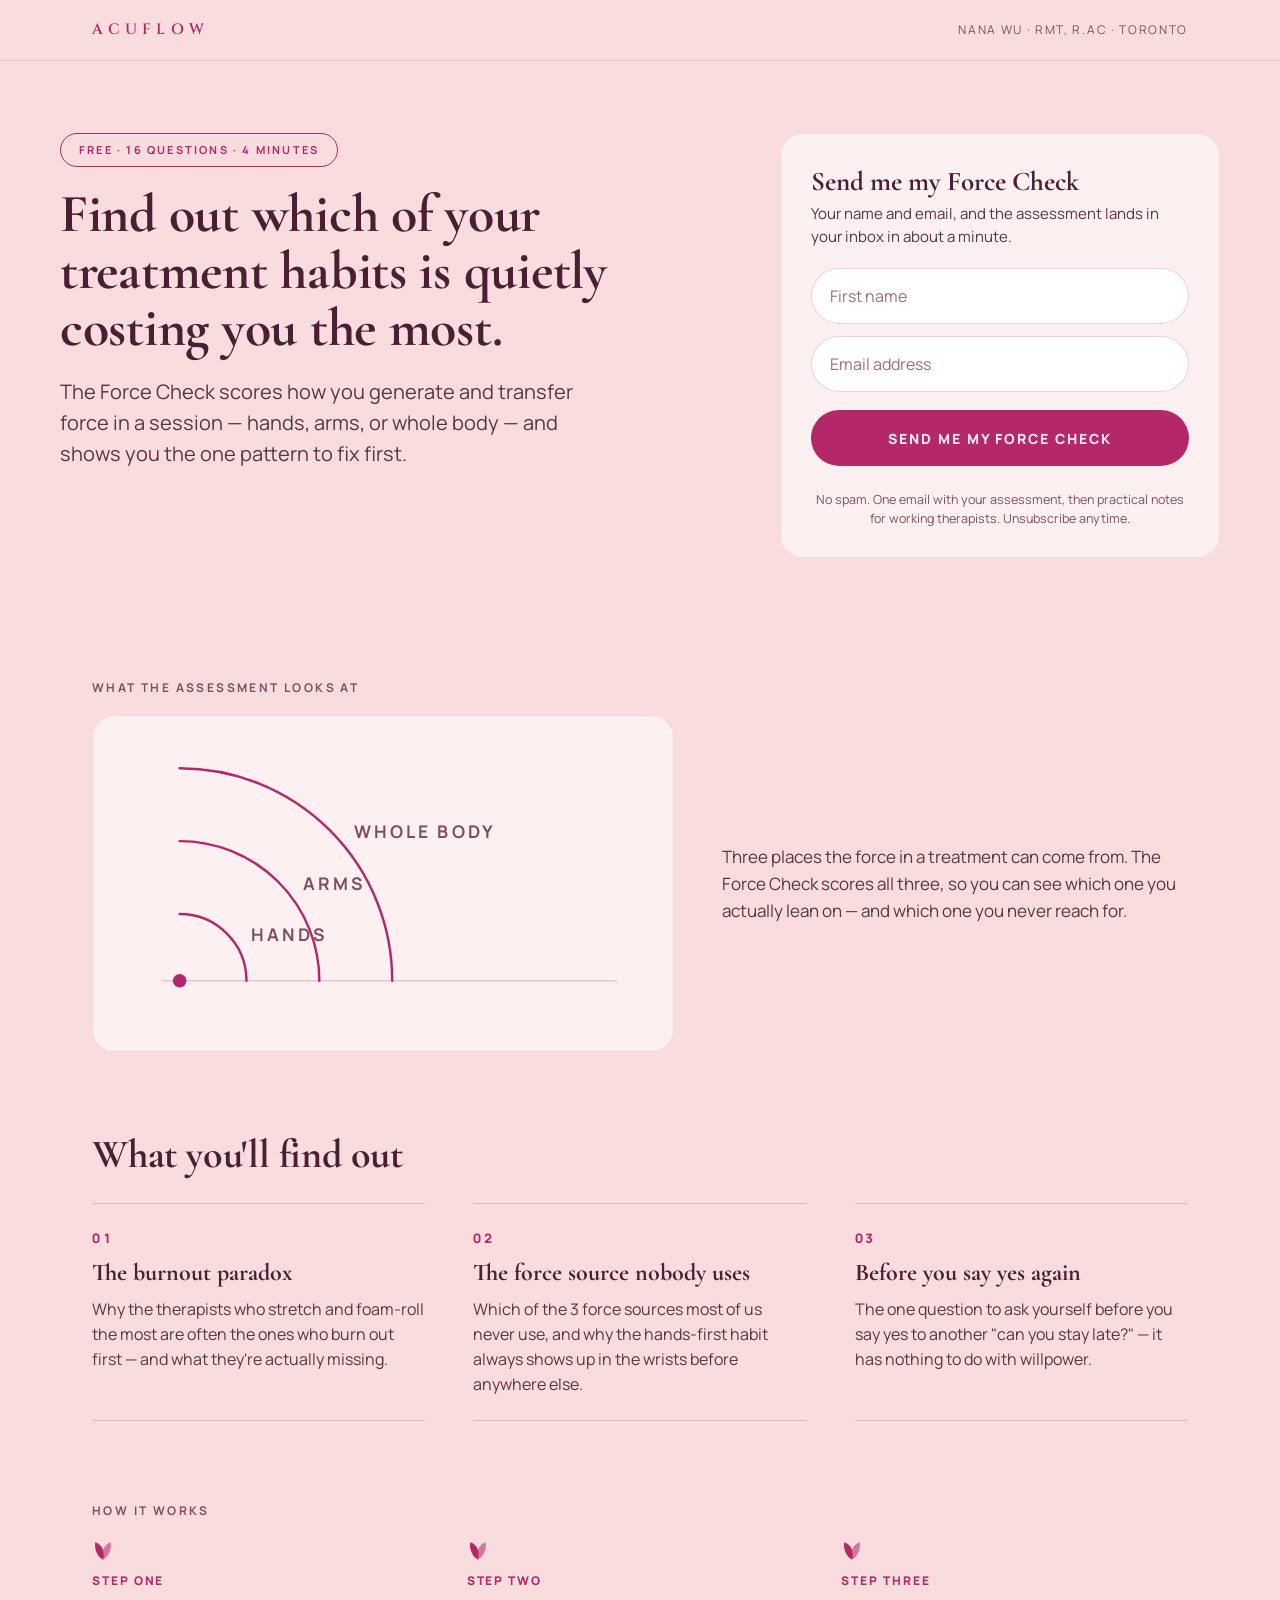
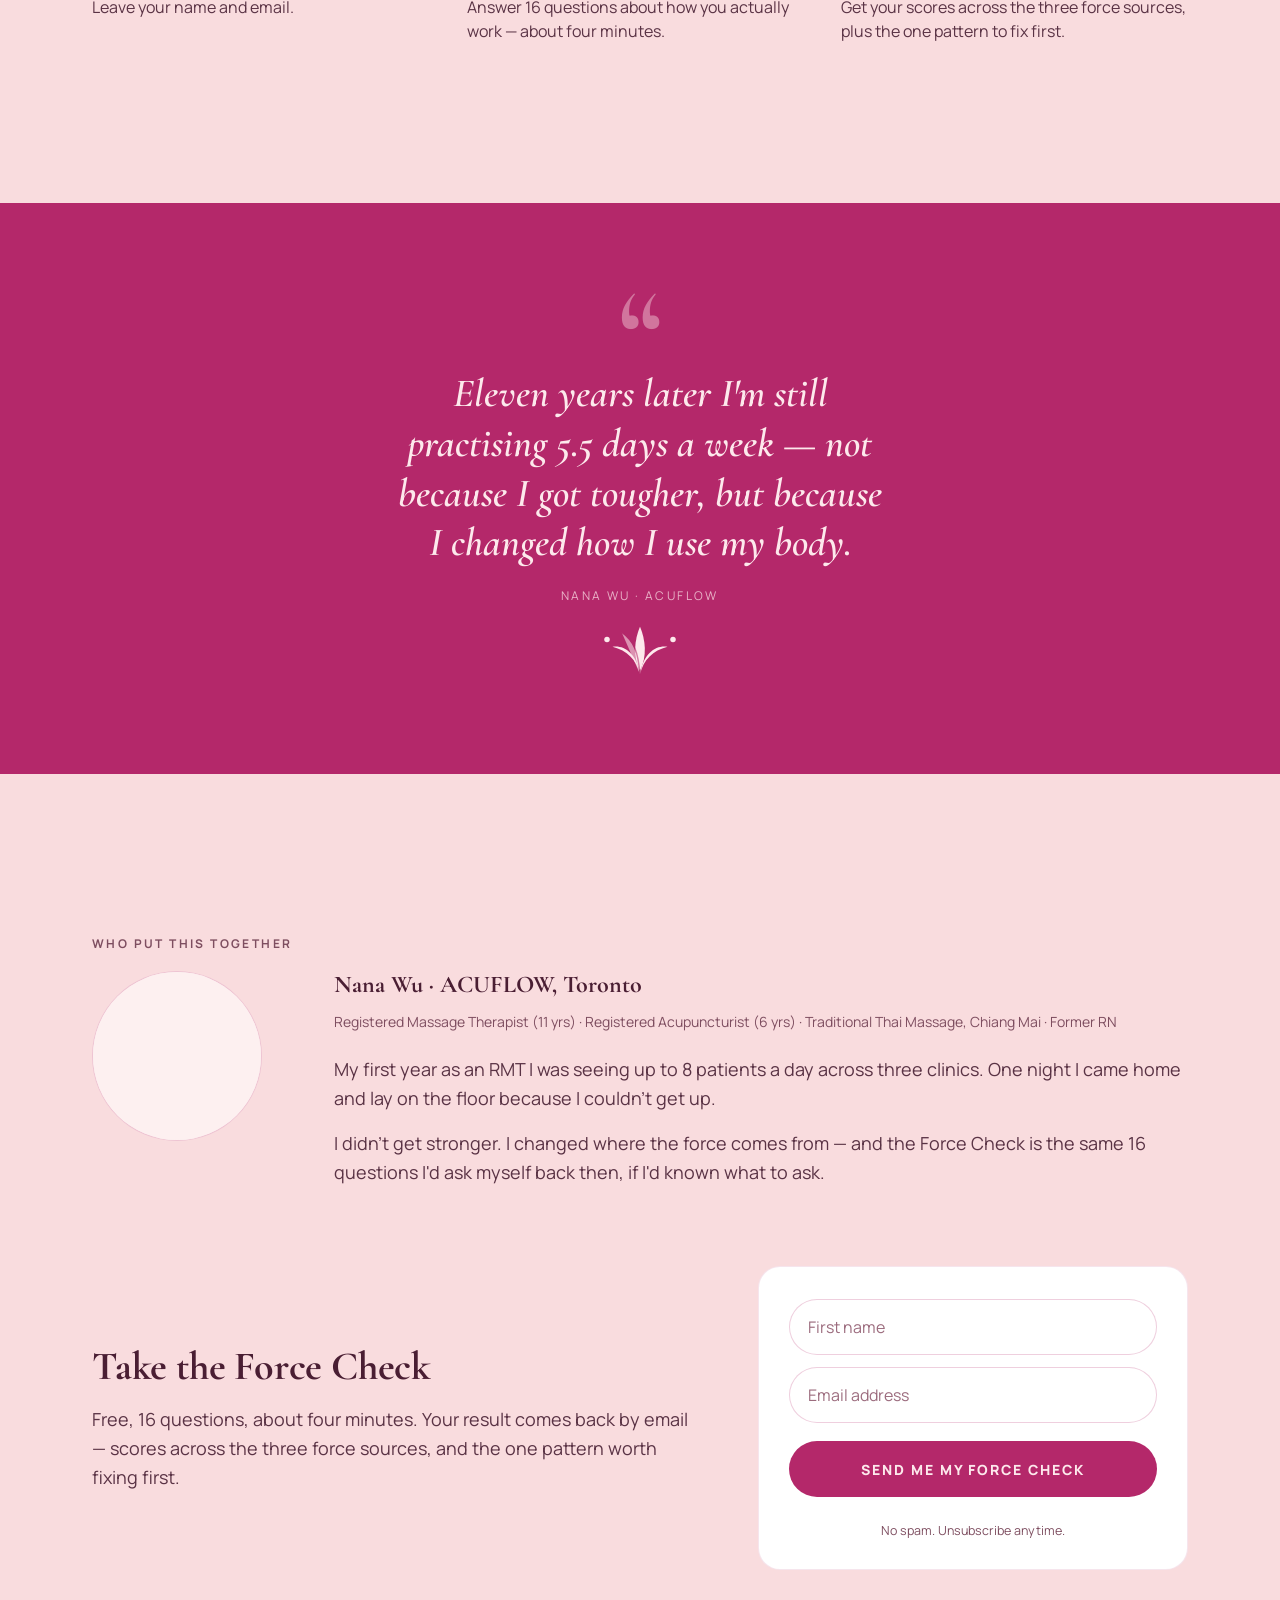
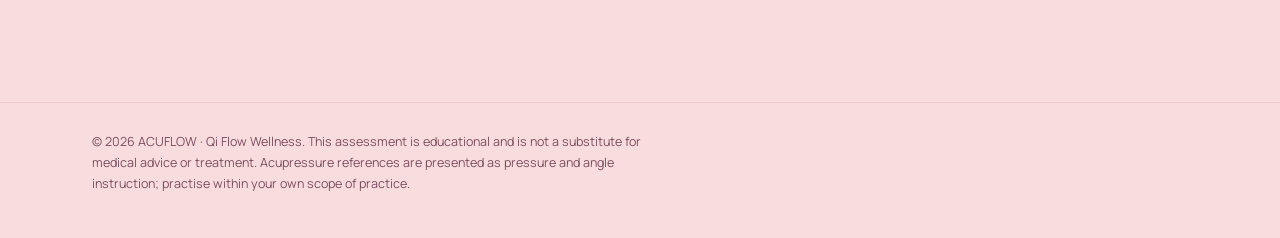
==== index.html @ ef694a26 "Force Check landing page: ACUFLOW brand, responsive layout, Google Forms collection Co-Authored-By: " ====
<!DOCTYPE html>
<html lang="en">
<head>
<meta charset="utf-8">
<meta name="viewport" content="width=device-width, initial-scale=1">
<title>Force Check — a 4-minute self-assessment for hands-on therapists | ACUFLOW</title>
<meta name="description" content="A free 16-question self-assessment for RMTs and hands-on therapists. Score how you generate and transfer force in a session — and find the one pattern to fix first.">

<meta property="og:type" content="website">
<meta property="og:site_name" content="ACUFLOW">
<meta property="og:title" content="Force Check — which treatment habit is quietly costing you the most?">
<meta property="og:description" content="A free 16-question self-assessment for RMTs and hands-on therapists. 4 minutes.">
<!-- Add a 1200×630 image next to this file and uncomment:
<meta property="og:image" content="og-image.jpg"> -->
<meta name="twitter:card" content="summary_large_image">

<link rel="icon" href="data:image/svg+xml,%3Csvg xmlns='http://www.w3.org/2000/svg' viewBox='0 0 120 60'%3E%3Crect width='120' height='60' fill='%23F9DCDE'/%3E%3Cg fill='%23B4286A'%3E%3Cpath d='M60 56 C56 40, 46 30, 30 26 C42 24, 56 32, 60 56Z'/%3E%3Cpath d='M60 56 C64 40, 74 30, 90 26 C78 24, 64 32, 60 56Z'/%3E%3Cpath d='M60 52 C52 36, 54 18, 60 4 C66 18, 68 36, 60 52Z'/%3E%3C/g%3E%3C/svg%3E">
<link rel="preconnect" href="https://fonts.googleapis.com">
<link rel="preconnect" href="https://fonts.gstatic.com" crossorigin>
<link href="https://fonts.googleapis.com/css2?family=Cinzel:wght@500;600&family=Cormorant+Garamond:ital,wght@0,600;0,700;1,600&family=Manrope:wght@400;500;700;800&display=swap" rel="stylesheet">
<link rel="stylesheet" href="style.css">
</head>
<body>

<header class="masthead">
  <div class="shell">
    <span class="wordmark">ACUFLOW</span>
    <span class="who">Nana Wu &middot; RMT, R.Ac &middot; Toronto</span>
  </div>
</header>

<main>

  <!-- ── hero ──────────────────────────────────────────── -->
  <section class="shell hero">
    <div class="hero-copy">
      <span class="tagpill">Free &middot; 16 questions &middot; 4 minutes</span>
      <h1>Find out which of your treatment habits is quietly costing you the most.</h1>
      <p class="lede">The Force Check scores how you generate and transfer force in a session — hands, arms, or whole body — and shows you the one pattern to fix first.</p>
    </div>

    <div class="hero-form">
      <div class="card">
        <p class="card-title">Send me my Force Check</p>
        <p class="card-note">Your name and email, and the assessment lands in your inbox in about a minute.</p>
        <form data-force-check novalidate>
          <label class="vh" for="fname-1">First name</label>
          <input id="fname-1" name="first_name" type="text" placeholder="First name" autocomplete="given-name" required>

          <label class="vh" for="email-1">Email address</label>
          <input id="email-1" name="email" type="email" inputmode="email" placeholder="Email address" autocomplete="email" required>

          <div class="hp" aria-hidden="true">
            <label for="company-1">Company</label>
            <input id="company-1" name="company" type="text" tabindex="-1" autocomplete="off">
          </div>

          <button type="submit">Send me my Force Check</button>
          <p class="msg" role="alert" aria-live="polite"></p>
          <p class="micro">No spam. One email with your assessment, then practical notes for working therapists. Unsubscribe anytime.</p>
        </form>
      </div>
    </div>
  </section>

  <!-- ── the three force sources ───────────────────────── -->
  <section class="band band-tight">
    <div class="shell">
      <p class="kicker">What the assessment looks at</p>
      <div class="figure">
        <div class="figure-art">
          <svg viewBox="0 0 340 176" role="img" aria-label="Diagram: force radiating from three sources — hands, arms and whole body.">
            <line x1="24" y1="152" x2="324" y2="152" stroke="rgba(180,40,106,.22)" stroke-width="1"/>
            <g fill="none" stroke="#B4286A" stroke-width="1.6" stroke-linecap="round">
              <path d="M36 108 A44 44 0 0 1 80 152"/>
              <path d="M36 60 A92 92 0 0 1 128 152"/>
              <path d="M36 12 A140 140 0 0 1 176 152"/>
            </g>
            <circle cx="36" cy="152" r="4.5" fill="#B4286A"/>
            <g font-family="Manrope,system-ui,sans-serif" font-size="11.5" font-weight="700"
               letter-spacing="2" fill="#7E4E60">
              <text x="83" y="126">HANDS</text>
              <text x="117" y="92">ARMS</text>
              <text x="151" y="58">WHOLE BODY</text>
            </g>
          </svg>
        </div>
        <p class="figcap">Three places the force in a treatment can come from. The Force Check scores all three, so you can see which one you actually lean on — and which one you never reach for.</p>
      </div>
    </div>
  </section>

  <!-- ── what you'll find out ──────────────────────────── -->
  <section class="band">
    <div class="shell">
      <h2>What you'll find out</h2>
      <ul class="points">
        <li>
          <span class="n">01</span>
          <p class="lead">The burnout paradox</p>
          <p class="txt">Why the therapists who stretch and foam-roll the most are often the ones who burn out first — and what they're actually missing.</p>
        </li>
        <li>
          <span class="n">02</span>
          <p class="lead">The force source nobody uses</p>
          <p class="txt">Which of the 3 force sources most of us never use, and why the hands-first habit always shows up in the wrists before anywhere else.</p>
        </li>
        <li>
          <span class="n">03</span>
          <p class="lead">Before you say yes again</p>
          <p class="txt">The one question to ask yourself before you say yes to another "can you stay late?" — it has nothing to do with willpower.</p>
        </li>
      </ul>
    </div>
  </section>

  <!-- ── how it works ──────────────────────────────────── -->
  <section class="band">
    <div class="shell">
      <p class="kicker">How it works</p>
      <ul class="steps">
        <li>
          <svg class="leaf" viewBox="0 0 20 20" aria-hidden="true"><path d="M10 18 C4 14, 2 8, 3 2 C9 4, 12 10, 10 18Z"/><path d="M10 18 C16 14, 18 8, 17 2 C11 4, 8 10, 10 18Z" opacity=".55"/></svg>
          <span><b>Step one</b>Leave your name and email.</span>
        </li>
        <li>
          <svg class="leaf" viewBox="0 0 20 20" aria-hidden="true"><path d="M10 18 C4 14, 2 8, 3 2 C9 4, 12 10, 10 18Z"/><path d="M10 18 C16 14, 18 8, 17 2 C11 4, 8 10, 10 18Z" opacity=".55"/></svg>
          <span><b>Step two</b>Answer 16 questions about how you actually work — about four minutes.</span>
        </li>
        <li>
          <svg class="leaf" viewBox="0 0 20 20" aria-hidden="true"><path d="M10 18 C4 14, 2 8, 3 2 C9 4, 12 10, 10 18Z"/><path d="M10 18 C16 14, 18 8, 17 2 C11 4, 8 10, 10 18Z" opacity=".55"/></svg>
          <span><b>Step three</b>Get your scores across the three force sources, plus the one pattern to fix first.</span>
        </li>
      </ul>
    </div>
  </section>

  <!-- ── golden line ───────────────────────────────────── -->
  <section class="band-accent">
    <div class="shell golden">
      <div class="qm">&ldquo;</div>
      <blockquote>Eleven years later I'm still practising 5.5 days a week — not because I got tougher, but because I changed how I use my body.</blockquote>
      <p class="attrib">Nana Wu &middot; ACUFLOW</p>
      <svg class="leaf" width="110" height="55" viewBox="0 0 120 60" aria-hidden="true">
        <path d="M60 56 C56 40, 46 30, 30 26 C42 24, 56 32, 60 56Z"/>
        <path d="M60 56 C64 40, 74 30, 90 26 C78 24, 64 32, 60 56Z"/>
        <path d="M60 52 C52 36, 54 18, 60 4 C66 18, 68 36, 60 52Z"/>
        <path d="M60 56 C58 32, 54 20, 40 10" fill="none" stroke="currentColor" stroke-width="1.6" opacity=".55"/>
        <circle cx="24" cy="18" r="3"/><circle cx="96" cy="18" r="3"/>
      </svg>
    </div>
  </section>

  <!-- ── who put this together ─────────────────────────── -->
  <section class="band band-tight">
    <div class="shell">
      <p class="kicker">Who put this together</p>
      <div class="bio">
        <div class="bio-figure">
          <!-- Swap src for the real portrait, e.g. src="nana.jpg" -->
          <img class="portrait" src="data:image/svg+xml,%3Csvg xmlns='http://www.w3.org/2000/svg' width='170' height='170'%3E%3Crect width='170' height='170' fill='%23FDF0F0'/%3E%3C/svg%3E" alt="Nana Wu, Registered Massage Therapist and Registered Acupuncturist" width="170" height="170">
        </div>
        <div>
          <p class="cred-name">Nana Wu &middot; ACUFLOW, Toronto</p>
          <p class="cred-line">Registered Massage Therapist (11 yrs) &middot; Registered Acupuncturist (6 yrs) &middot; Traditional Thai Massage, Chiang Mai &middot; Former RN</p>
          <p class="prose" style="margin-top:22px">My first year as an RMT I was seeing up to 8 patients a day across three clinics. One night I came home and lay on the floor because I couldn't get up.</p>
          <p class="prose">I didn't get stronger. I changed where the force comes from — and the Force Check is the same 16 questions I'd ask myself back then, if I'd known what to ask.</p>
        </div>
      </div>
    </div>
  </section>

  <!-- ── closing CTA ───────────────────────────────────── -->
  <section class="band">
    <div class="shell cta-wide">
      <div>
        <h2 style="margin-bottom:16px">Take the Force Check</h2>
        <p class="prose">Free, 16 questions, about four minutes. Your result comes back by email — scores across the three force sources, and the one pattern worth fixing first.</p>
      </div>
      <div class="card card-white">
        <form data-force-check novalidate>
          <label class="vh" for="fname-2">First name</label>
          <input id="fname-2" name="first_name" type="text" placeholder="First name" autocomplete="given-name" required>

          <label class="vh" for="email-2">Email address</label>
          <input id="email-2" name="email" type="email" inputmode="email" placeholder="Email address" autocomplete="email" required>

          <div class="hp" aria-hidden="true">
            <label for="company-2">Company</label>
            <input id="company-2" name="company" type="text" tabindex="-1" autocomplete="off">
          </div>

          <button type="submit">Send me my Force Check</button>
          <p class="msg" role="alert" aria-live="polite"></p>
          <p class="micro">No spam. Unsubscribe anytime.</p>
        </form>
      </div>
    </div>
  </section>

</main>

<footer class="foot">
  <div class="shell">
    <p class="legal">&copy; 2026 ACUFLOW &middot; Qi Flow Wellness. This assessment is educational and is not a substitute for medical advice or treatment. Acupressure references are presented as pressure and angle instruction; practise within your own scope of practice.</p>
  </div>
</footer>

<script src="config.js"></script>
<script src="app.js"></script>
</body>
</html>
---- style.css ----
/* Force Check — ACUFLOW
   Brand tokens lifted from the carousel build (ACUFLOW_carousel/build/gen.js)
   so the landing page reads as the same system as the IG posts.
   Layout: single column on phones, two-column on desktop. */

:root{
  --bg:#F9DCDE;
  --panel:#FDF0F0;
  --panel-2:#FFFFFF;
  --accent:#B4286A;
  --accent-dark:#8E1F53;
  --on-accent:#FDE9EC;
  --ink:#4A1E33;
  --body:#5A3345;
  --muted:#9C6C7E;        /* decorative / large text only */
  --muted-text:#7E4E60;   /* small text — meets AA on the panel */
  --line:rgba(180,40,106,.22);
  --line-soft:rgba(180,40,106,.12);
  --err:#B3261E;
  --ok:#1F6B4C;

  --display:"Cormorant Garamond",Georgia,"Times New Roman",serif;
  --wordmark:"Cinzel",Georgia,serif;
  --sans:"Manrope",-apple-system,BlinkMacSystemFont,"Segoe UI","Helvetica Neue",Arial,"PingFang TC","Noto Sans TC",sans-serif;

  --shell:1160px;
  --pad:22px;
}

*{box-sizing:border-box}
html{-webkit-text-size-adjust:100%;scroll-behavior:smooth}
html,body{margin:0;padding:0}
body{
  background:var(--bg);
  color:var(--ink);
  font-family:var(--sans);
  font-size:17px;
  line-height:1.6;
  -webkit-font-smoothing:antialiased;
  -moz-osx-font-smoothing:grayscale;
}
img,svg{max-width:100%}
.shell{width:100%;max-width:var(--shell);margin:0 auto;padding:0 var(--pad)}

:where(a,button,input,[tabindex]):focus-visible{
  outline:2px solid var(--accent);
  outline-offset:3px;
  border-radius:4px;
}

/* ── masthead ─────────────────────────────────────────── */
.masthead{border-bottom:1px solid var(--line-soft)}
.masthead .shell{
  display:flex;align-items:center;justify-content:space-between;
  gap:16px;padding-top:18px;padding-bottom:18px;
}
.wordmark{
  font-family:var(--wordmark);
  font-weight:600;
  font-size:15px;
  letter-spacing:.34em;
  color:var(--accent);
  text-decoration:none;
}
.masthead .who{
  font-size:12px;letter-spacing:.14em;text-transform:uppercase;
  color:var(--muted-text);
}
@media (max-width:559px){ .masthead .who{display:none} }

/* ── section rhythm ───────────────────────────────────── */
.band{padding:52px 0}
.band-tight{padding:38px 0}
.band + .band{padding-top:0}
.band-accent{background:var(--accent);color:var(--on-accent);padding:64px 0;margin:52px 0}

.kicker{
  margin:0 0 18px;
  font-size:12px;letter-spacing:.2em;text-transform:uppercase;
  font-weight:700;color:var(--muted-text);
}
.tagpill{
  display:inline-block;
  border:1.5px solid var(--accent);color:var(--accent);
  border-radius:999px;padding:7px 18px;
  font-weight:700;font-size:11px;letter-spacing:.2em;text-transform:uppercase;
}

h1{
  margin:18px 0 0;
  font-family:var(--display);font-weight:700;
  font-size:clamp(38px,8.2vw,60px);
  line-height:1.06;letter-spacing:-.005em;
  color:var(--ink);text-wrap:balance;
}
h2{
  margin:0 0 26px;
  font-family:var(--display);font-weight:700;
  font-size:clamp(28px,5vw,40px);
  line-height:1.12;letter-spacing:-.005em;
  color:var(--ink);text-wrap:balance;
}
.lede{margin:20px 0 0;font-size:19px;line-height:1.55;color:var(--body);text-wrap:pretty;max-width:44ch}
.prose{margin:0;color:var(--body);text-wrap:pretty}
.prose + .prose{margin-top:16px}

/* ── hero ─────────────────────────────────────────────── */
.hero{display:grid;gap:36px;align-items:start}
.hero-copy{min-width:0}
.hero-form{min-width:0}

/* ── form card ────────────────────────────────────────── */
.card{
  background:var(--panel);
  border:1px solid var(--line-soft);
  border-radius:22px;
  padding:26px 22px 24px;
}
.card-white{background:var(--panel-2)}
.card-title{
  margin:0 0 6px;
  font-family:var(--display);font-weight:700;
  font-size:27px;line-height:1.15;color:var(--ink);
}
.card-note{margin:0 0 20px;font-size:15px;line-height:1.5;color:var(--body);text-wrap:pretty}
form{display:flex;flex-direction:column;gap:12px}
.vh{position:absolute!important;width:1px;height:1px;padding:0;margin:-1px;overflow:hidden;clip:rect(0 0 0 0);white-space:nowrap;border:0}
.hp{position:absolute!important;left:-9999px;width:1px;height:1px;opacity:0}
input[type=text],input[type=email]{
  width:100%;height:56px;padding:0 18px;
  font-family:inherit;font-size:16px;color:var(--ink);
  background:var(--panel-2);
  border:1.5px solid var(--line);
  border-radius:999px;
  transition:border-color .15s ease;
}
input::placeholder{color:var(--muted);opacity:1}
input:hover{border-color:rgba(180,40,106,.4)}
input:focus{outline:none;border-color:var(--accent)}
input[aria-invalid="true"]{border-color:var(--err)}
button[type=submit]{
  width:100%;min-height:56px;margin-top:6px;padding:16px 24px;
  font-family:inherit;font-weight:800;font-size:14px;
  letter-spacing:.14em;text-transform:uppercase;
  color:var(--on-accent);background:var(--accent);
  border:none;border-radius:999px;cursor:pointer;
  transition:background .15s ease;
}
button[type=submit]:hover{background:var(--accent-dark)}
button[type=submit][disabled]{background:var(--muted);cursor:progress}
.micro{margin:12px 0 0;font-size:12.5px;line-height:1.55;color:var(--muted-text);text-align:center;text-wrap:pretty}
.msg{margin:2px 0 0;font-size:14px;line-height:1.5;font-weight:700;text-wrap:pretty}
.msg:empty{display:none}
.msg.err{color:var(--err)}
.msg.ok{color:var(--ok)}

/* ── the three force sources ──────────────────────────── */
.figure{display:grid;gap:24px;align-items:center}
.figure-art{
  background:var(--panel);
  border:1px solid var(--line-soft);
  border-radius:22px;
  padding:26px 22px;
}
.figure-art svg{display:block;width:100%;height:auto}
.figcap{margin:0;font-size:16px;line-height:1.6;color:var(--body);text-wrap:pretty}

/* ── numbered points ──────────────────────────────────── */
.points{list-style:none;margin:0;padding:0;display:grid;gap:0}
.points li{padding:24px 0;border-top:1px solid var(--line)}
.points li:last-child{border-bottom:1px solid var(--line)}
.points .n{
  display:block;
  font-weight:800;font-size:13px;letter-spacing:.2em;
  color:var(--accent);margin-bottom:10px;
  font-variant-numeric:tabular-nums;
}
.points .lead{margin:0;font-family:var(--display);font-weight:700;font-size:24px;line-height:1.18;color:var(--ink);text-wrap:pretty}
.points .txt{margin:10px 0 0;font-size:16px;line-height:1.55;color:var(--body);text-wrap:pretty}

/* ── how it works ─────────────────────────────────────── */
.steps{list-style:none;margin:0;padding:0;display:grid;gap:20px}
.steps li{display:flex;gap:14px;align-items:flex-start;font-size:16px;line-height:1.5;color:var(--body);text-wrap:pretty}
.steps .leaf{flex:none;width:22px;height:22px;margin-top:2px}
.steps b{display:block;color:var(--accent);font-weight:800;font-size:12px;letter-spacing:.16em;text-transform:uppercase;margin-bottom:5px}

/* ── golden band (mirrors the carousel's golden page) ─── */
.golden{text-align:center;display:flex;flex-direction:column;align-items:center;gap:18px}
.golden .qm{
  font-family:var(--display);font-weight:700;font-size:120px;
  line-height:.55;height:52px;color:rgba(253,233,236,.4);
}
.golden blockquote{
  margin:0;max-width:24ch;
  font-family:var(--display);font-style:italic;font-weight:600;
  font-size:clamp(26px,4.6vw,40px);line-height:1.24;
  color:var(--on-accent);text-wrap:balance;
}
.golden .attrib{margin:0;font-size:12px;letter-spacing:.2em;text-transform:uppercase;color:rgba(253,233,236,.72)}
.golden .leaf path,.golden .leaf circle{fill:var(--on-accent)}

/* ── bio ──────────────────────────────────────────────── */
.bio{display:grid;gap:28px;align-items:start}
.bio-figure{display:flex;flex-direction:column;gap:16px;align-items:flex-start}
.portrait{
  width:132px;height:132px;border-radius:50%;
  background:var(--panel);border:1.5px solid var(--line);
  object-fit:cover;display:block;
}
.cred-name{margin:0;font-family:var(--display);font-weight:700;font-size:24px;line-height:1.2;color:var(--ink)}
.cred-line{margin:10px 0 0;font-size:14px;line-height:1.65;color:var(--muted-text);text-wrap:pretty}

/* ── thank-you choices ────────────────────────────────── */
.choices{display:grid;gap:12px}
.choice{
  display:flex;align-items:center;justify-content:center;
  min-height:56px;padding:0 18px;
  font-family:inherit;font-size:15px;font-weight:700;
  letter-spacing:.04em;color:var(--accent);
  background:var(--panel-2);
  border:1.5px solid var(--accent);
  border-radius:999px;cursor:pointer;
  transition:background .15s ease,color .15s ease;
}
.choice:hover{background:var(--accent);color:var(--on-accent)}
.choice[aria-pressed="true"]{background:var(--accent);color:var(--on-accent)}
.choices[data-done="1"] .choice:not([aria-pressed="true"]){opacity:.35;pointer-events:none}

/* ── footer ───────────────────────────────────────────── */
.foot{border-top:1px solid var(--line-soft);margin-top:52px}
.foot .shell{padding-top:28px;padding-bottom:44px}
.legal{margin:0;font-size:12.5px;line-height:1.7;color:var(--muted-text);text-wrap:pretty;max-width:70ch}

.leaf{color:var(--accent)}
.leaf path,.leaf circle{fill:currentColor}

/* ── tablet ───────────────────────────────────────────── */
@media (min-width:720px){
  :root{--pad:32px}
  body{font-size:18px}
  .band{padding:64px 0}
  .band-accent{padding:76px 0;margin:64px 0}
  .card{padding:32px 30px 28px}
  .figure-art{padding:34px 32px}
  .points{grid-template-columns:1fr 1fr;gap:0 40px}
  .points li:nth-child(2){border-bottom:1px solid var(--line)}
  .steps{grid-template-columns:repeat(3,1fr);gap:28px}
  .steps li{flex-direction:column;gap:10px}
  .bio{grid-template-columns:160px minmax(0,1fr);gap:36px}
  .choices{grid-template-columns:repeat(3,1fr)}
}

/* ── desktop: the two-column layout ───────────────────── */
@media (min-width:1040px){
  .band{padding:80px 0}
  .band-accent{padding:96px 0;margin:80px 0}

  .hero{
    grid-template-columns:minmax(0,1.08fr) minmax(390px,440px);
    gap:72px;
    padding:72px 0 40px;
  }
  .hero-form{position:sticky;top:28px}
  h1{font-size:clamp(48px,4.2vw,62px)}
  .lede{font-size:20px}

  .figure{grid-template-columns:minmax(0,1.25fr) minmax(0,1fr);gap:48px}
  .figcap{font-size:17px}

  .points{grid-template-columns:repeat(3,1fr);gap:0 48px}
  .points li,
  .points li:nth-child(2){border-bottom:1px solid var(--line)}

  .bio{grid-template-columns:190px minmax(0,1fr);gap:52px}
  .portrait{width:170px;height:170px}

  .golden blockquote{max-width:30ch}
  .cta-wide{display:grid;grid-template-columns:minmax(0,1fr) minmax(390px,430px);gap:64px;align-items:center}
}

@media (prefers-reduced-motion:reduce){
  html{scroll-behavior:auto}
  *{transition:none!important;animation:none!important}
}
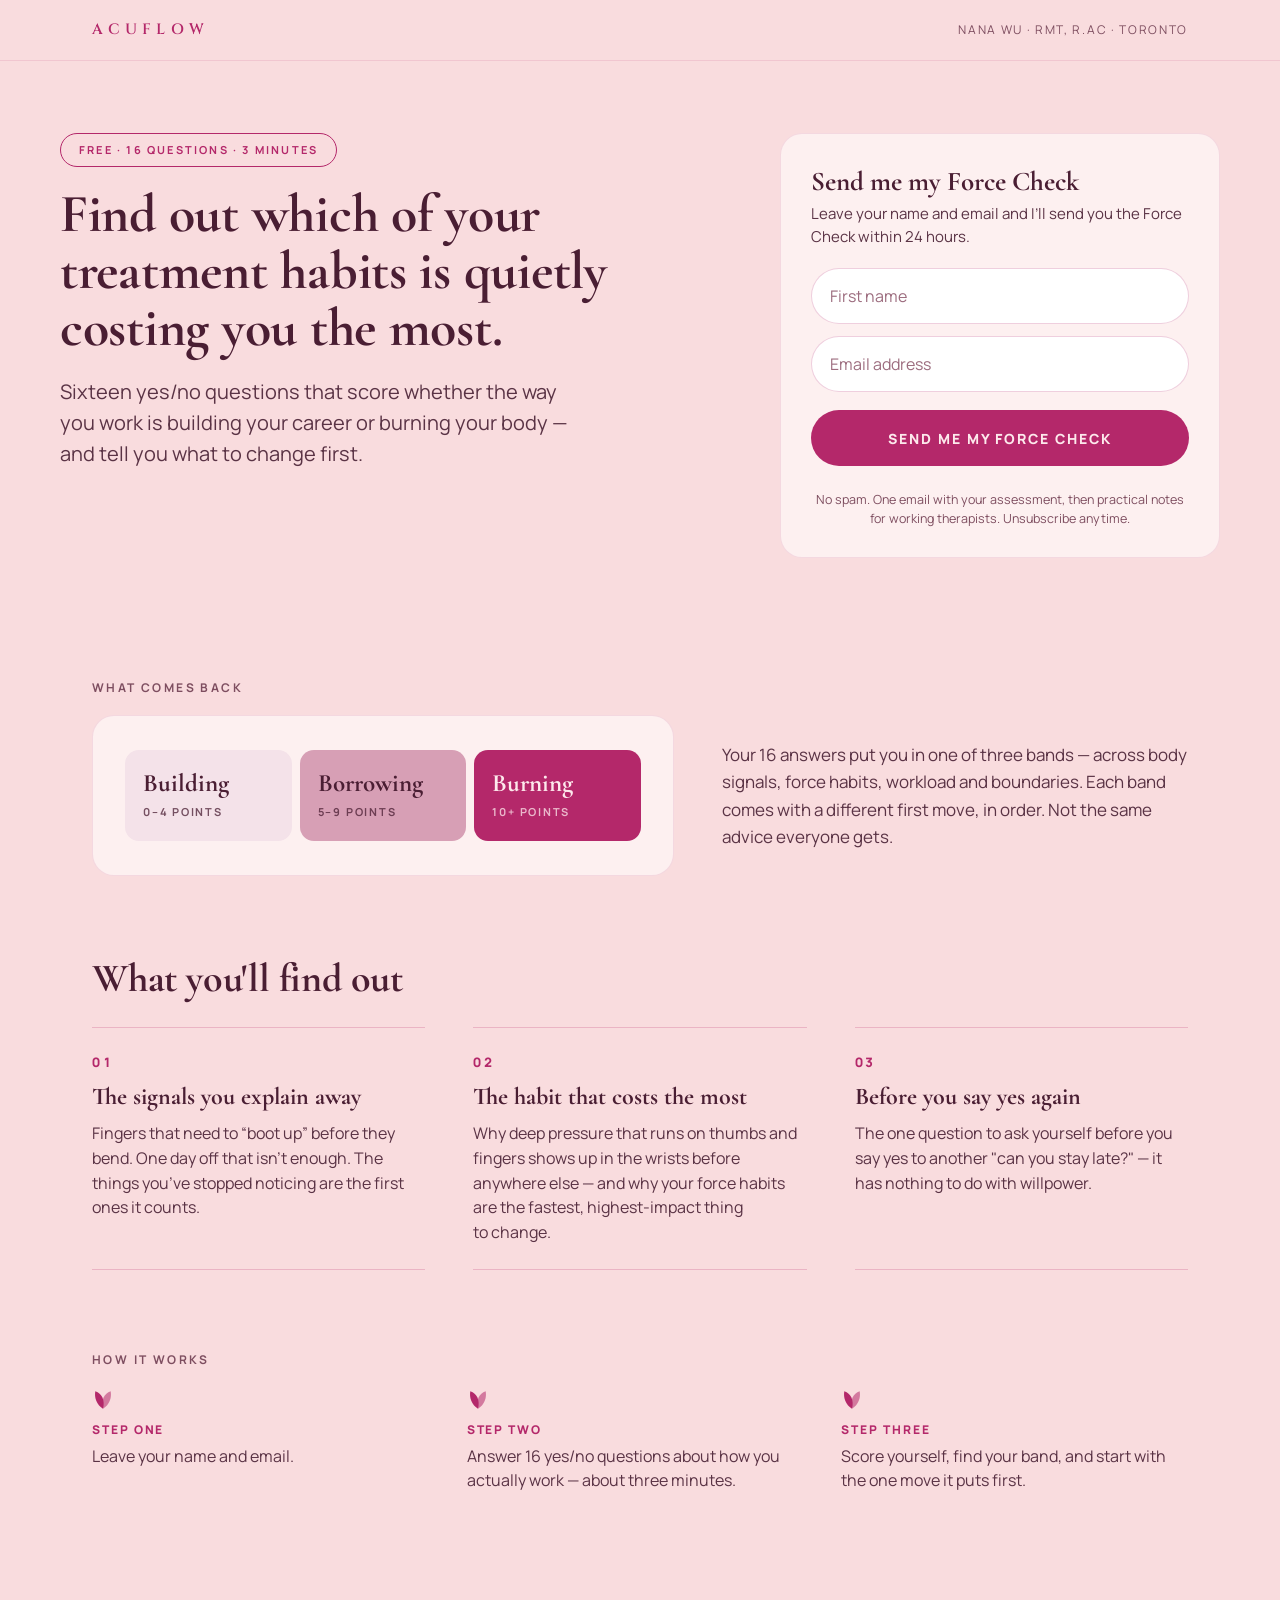
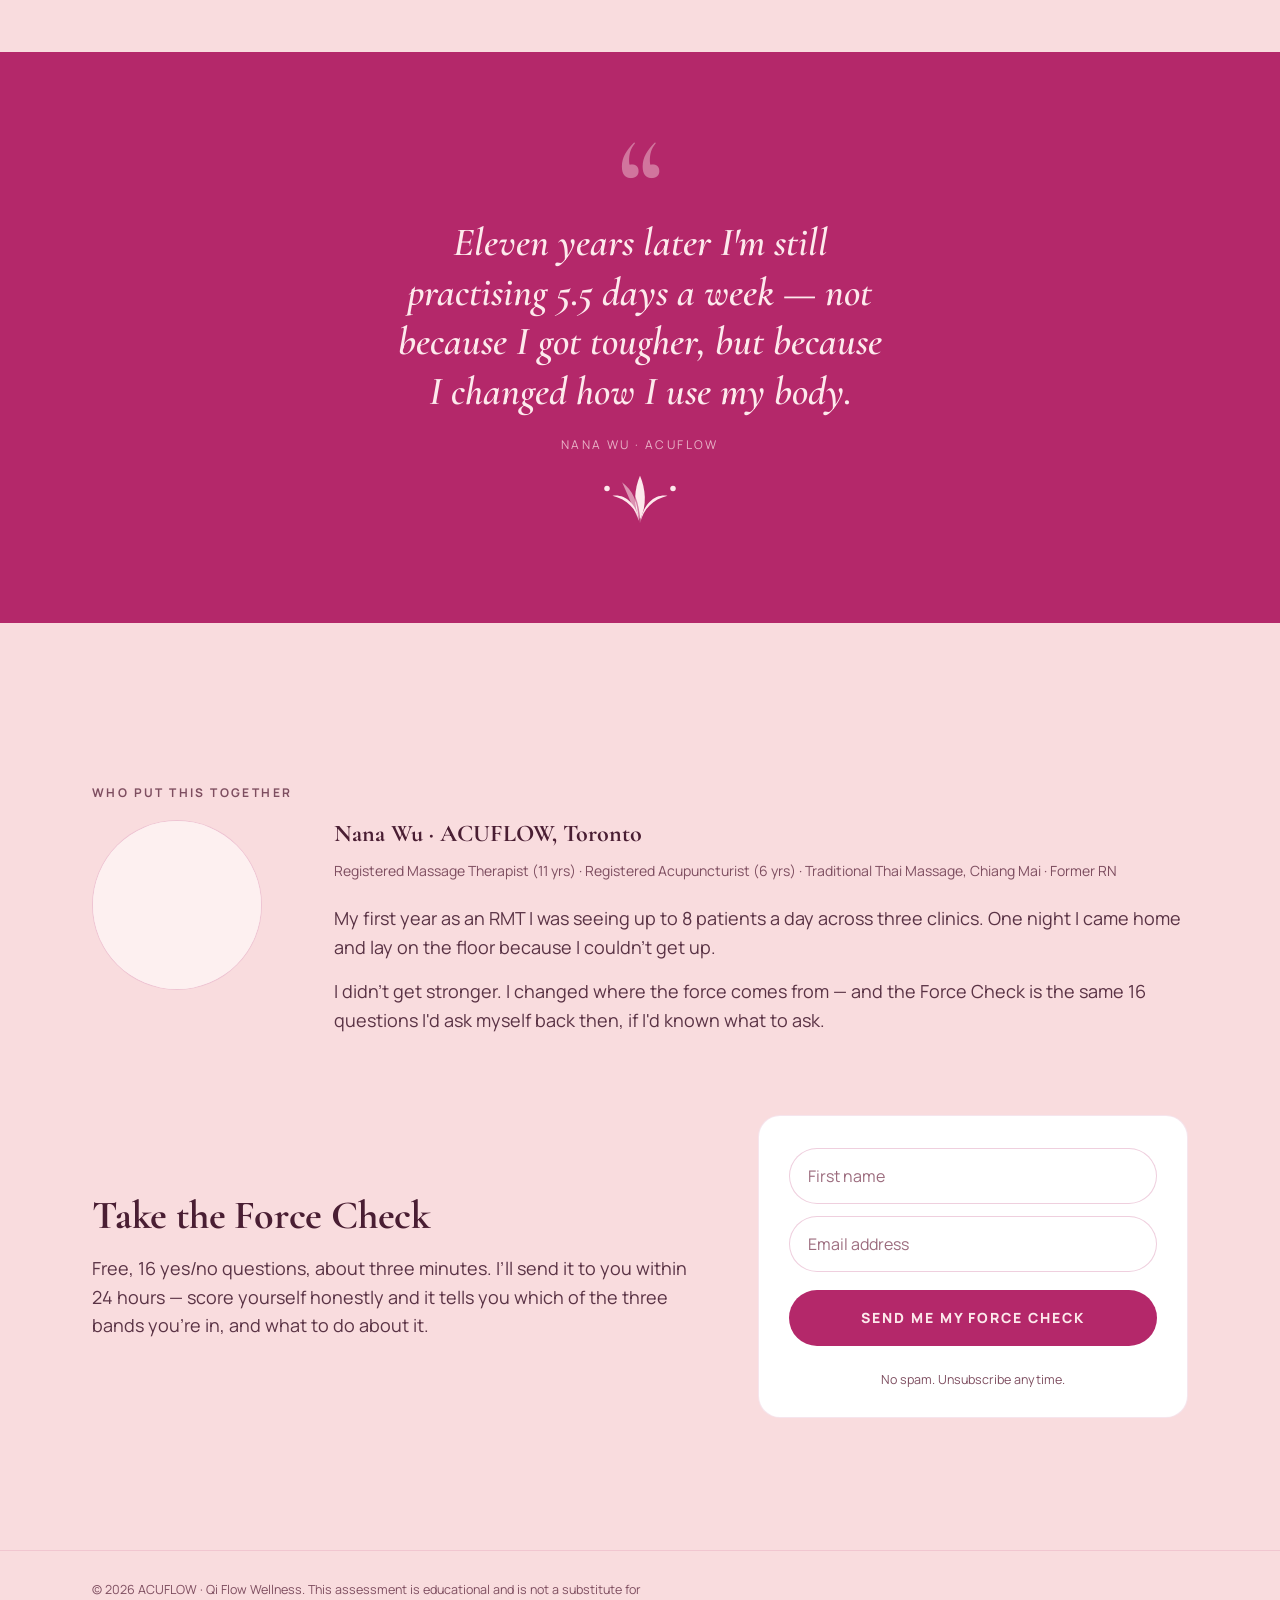
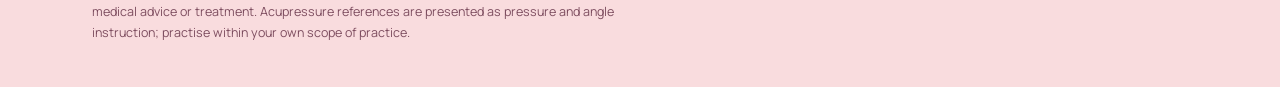
==== commit aa53fd17: "Lead with the 24-hour delivery promise; align copy with the assessment The thank-you headline now st" ====
--- a/index.html
+++ b/index.html
@@ -3,13 +3,13 @@
 <head>
 <meta charset="utf-8">
 <meta name="viewport" content="width=device-width, initial-scale=1">
-<title>Force Check — a 4-minute self-assessment for hands-on therapists | ACUFLOW</title>
-<meta name="description" content="A free 16-question self-assessment for RMTs and hands-on therapists. Score how you generate and transfer force in a session — and find the one pattern to fix first.">
+<title>Force Check — a 3-minute self-assessment for hands-on therapists | ACUFLOW</title>
+<meta name="description" content="A free 16-question self-assessment for RMTs and hands-on therapists. Find out whether the way you work is building your career or burning your body — and what to change first.">
 
 <meta property="og:type" content="website">
 <meta property="og:site_name" content="ACUFLOW">
 <meta property="og:title" content="Force Check — which treatment habit is quietly costing you the most?">
-<meta property="og:description" content="A free 16-question self-assessment for RMTs and hands-on therapists. 4 minutes.">
+<meta property="og:description" content="A free 16-question self-assessment for RMTs and hands-on therapists. 3 minutes.">
 <!-- Add a 1200×630 image next to this file and uncomment:
 <meta property="og:image" content="og-image.jpg"> -->
 <meta name="twitter:card" content="summary_large_image">
@@ -34,15 +34,15 @@
   <!-- ── hero ──────────────────────────────────────────── -->
   <section class="shell hero">
     <div class="hero-copy">
-      <span class="tagpill">Free &middot; 16 questions &middot; 4 minutes</span>
+      <span class="tagpill">Free &middot; 16 questions &middot; 3 minutes</span>
       <h1>Find out which of your treatment habits is quietly costing you the most.</h1>
-      <p class="lede">The Force Check scores how you generate and transfer force in a session — hands, arms, or whole body — and shows you the one pattern to fix first.</p>
+      <p class="lede">Sixteen yes/no questions that score whether the way you work is building your career or burning your body — and tell you what to change first.</p>
     </div>
 
     <div class="hero-form">
       <div class="card">
         <p class="card-title">Send me my Force Check</p>
-        <p class="card-note">Your name and email, and the assessment lands in your inbox in about a minute.</p>
+        <p class="card-note">Leave your name and email and I&rsquo;ll send you the Force Check within 24 hours.</p>
         <form data-force-check novalidate>
           <label class="vh" for="fname-1">First name</label>
           <input id="fname-1" name="first_name" type="text" placeholder="First name" autocomplete="given-name" required>
@@ -63,29 +63,19 @@
     </div>
   </section>
 
-  <!-- ── the three force sources ───────────────────────── -->
+  <!-- ── what the result looks like ────────────────────── -->
   <section class="band band-tight">
     <div class="shell">
-      <p class="kicker">What the assessment looks at</p>
+      <p class="kicker">What comes back</p>
       <div class="figure">
         <div class="figure-art">
-          <svg viewBox="0 0 340 176" role="img" aria-label="Diagram: force radiating from three sources — hands, arms and whole body.">
-            <line x1="24" y1="152" x2="324" y2="152" stroke="rgba(180,40,106,.22)" stroke-width="1"/>
-            <g fill="none" stroke="#B4286A" stroke-width="1.6" stroke-linecap="round">
-              <path d="M36 108 A44 44 0 0 1 80 152"/>
-              <path d="M36 60 A92 92 0 0 1 128 152"/>
-              <path d="M36 12 A140 140 0 0 1 176 152"/>
-            </g>
-            <circle cx="36" cy="152" r="4.5" fill="#B4286A"/>
-            <g font-family="Manrope,system-ui,sans-serif" font-size="11.5" font-weight="700"
-               letter-spacing="2" fill="#7E4E60">
-              <text x="83" y="126">HANDS</text>
-              <text x="117" y="92">ARMS</text>
-              <text x="151" y="58">WHOLE BODY</text>
-            </g>
-          </svg>
+          <div class="bands" role="img" aria-label="Three result bands: Building, 0 to 4 points. Borrowing, 5 to 9 points. Burning, 10 points or more.">
+            <div class="seg seg-1"><span class="seg-name">Building</span><span class="seg-range">0&ndash;4 points</span></div>
+            <div class="seg seg-2"><span class="seg-name">Borrowing</span><span class="seg-range">5&ndash;9 points</span></div>
+            <div class="seg seg-3"><span class="seg-name">Burning</span><span class="seg-range">10+ points</span></div>
+          </div>
         </div>
-        <p class="figcap">Three places the force in a treatment can come from. The Force Check scores all three, so you can see which one you actually lean on — and which one you never reach for.</p>
+        <p class="figcap">Your 16 answers put you in one of three bands &mdash; across body signals, force habits, workload and boundaries. Each band comes with a different first move, in order. Not the same advice everyone gets.</p>
       </div>
     </div>
   </section>
@@ -97,13 +87,13 @@
       <ul class="points">
         <li>
           <span class="n">01</span>
-          <p class="lead">The burnout paradox</p>
-          <p class="txt">Why the therapists who stretch and foam-roll the most are often the ones who burn out first — and what they're actually missing.</p>
+          <p class="lead">The signals you explain away</p>
+          <p class="txt">Fingers that need to &ldquo;boot up&rdquo; before they bend. One day off that isn&rsquo;t enough. The things you&rsquo;ve stopped noticing are the first ones it counts.</p>
         </li>
         <li>
           <span class="n">02</span>
-          <p class="lead">The force source nobody uses</p>
-          <p class="txt">Which of the 3 force sources most of us never use, and why the hands-first habit always shows up in the wrists before anywhere else.</p>
+          <p class="lead">The habit that costs the most</p>
+          <p class="txt">Why deep pressure that runs on thumbs and fingers shows up in the wrists before anywhere else &mdash; and why your force habits are the fastest, highest-impact thing to change.</p>
         </li>
         <li>
           <span class="n">03</span>
@@ -125,11 +115,11 @@
         </li>
         <li>
           <svg class="leaf" viewBox="0 0 20 20" aria-hidden="true"><path d="M10 18 C4 14, 2 8, 3 2 C9 4, 12 10, 10 18Z"/><path d="M10 18 C16 14, 18 8, 17 2 C11 4, 8 10, 10 18Z" opacity=".55"/></svg>
-          <span><b>Step two</b>Answer 16 questions about how you actually work — about four minutes.</span>
+          <span><b>Step two</b>Answer 16 yes/no questions about how you actually work — about three minutes.</span>
         </li>
         <li>
           <svg class="leaf" viewBox="0 0 20 20" aria-hidden="true"><path d="M10 18 C4 14, 2 8, 3 2 C9 4, 12 10, 10 18Z"/><path d="M10 18 C16 14, 18 8, 17 2 C11 4, 8 10, 10 18Z" opacity=".55"/></svg>
-          <span><b>Step three</b>Get your scores across the three force sources, plus the one pattern to fix first.</span>
+          <span><b>Step three</b>Score yourself, find your band, and start with the one move it puts first.</span>
         </li>
       </ul>
     </div>
@@ -175,7 +165,7 @@
     <div class="shell cta-wide">
       <div>
         <h2 style="margin-bottom:16px">Take the Force Check</h2>
-        <p class="prose">Free, 16 questions, about four minutes. Your result comes back by email — scores across the three force sources, and the one pattern worth fixing first.</p>
+        <p class="prose">Free, 16 yes/no questions, about three minutes. I&rsquo;ll send it to you within 24 hours &mdash; score yourself honestly and it tells you which of the three bands you&rsquo;re in, and what to do about it.</p>
       </div>
       <div class="card card-white">
         <form data-force-check novalidate>
--- a/style.css
+++ b/style.css
@@ -165,6 +165,19 @@
 .figure-art svg{display:block;width:100%;height:auto}
 .figcap{margin:0;font-size:16px;line-height:1.6;color:var(--body);text-wrap:pretty}
 
+/* ── result bands ─────────────────────────────────────── */
+.bands{display:grid;grid-template-columns:1fr;gap:8px}
+.seg{
+  border-radius:14px;
+  padding:20px 18px;
+  display:flex;flex-direction:column;gap:6px;
+}
+.seg-name{font-family:var(--display);font-weight:700;font-size:25px;line-height:1.1}
+.seg-range{font-size:11px;letter-spacing:.16em;text-transform:uppercase;font-weight:700;opacity:.75}
+.seg-1{background:#F4E2E9;color:var(--ink)}
+.seg-2{background:#D79FB5;color:var(--ink)}
+.seg-3{background:var(--accent);color:var(--on-accent)}
+
 /* ── numbered points ──────────────────────────────────── */
 .points{list-style:none;margin:0;padding:0;display:grid;gap:0}
 .points li{padding:24px 0;border-top:1px solid var(--line)}
@@ -242,6 +255,7 @@
   .band-accent{padding:76px 0;margin:64px 0}
   .card{padding:32px 30px 28px}
   .figure-art{padding:34px 32px}
+  .bands{grid-template-columns:repeat(3,1fr)}
   .points{grid-template-columns:1fr 1fr;gap:0 40px}
   .points li:nth-child(2){border-bottom:1px solid var(--line)}
   .steps{grid-template-columns:repeat(3,1fr);gap:28px}
@@ -260,6 +274,9 @@
     gap:72px;
     padding:72px 0 40px;
   }
+  /* Thank-you page with the follow-up question switched off: no empty column. */
+  .hero:has(> [hidden]){grid-template-columns:minmax(0,1fr)}
+  .hero:has(> [hidden]) .hero-copy{max-width:760px}
   .hero-form{position:sticky;top:28px}
   h1{font-size:clamp(48px,4.2vw,62px)}
   .lede{font-size:20px}
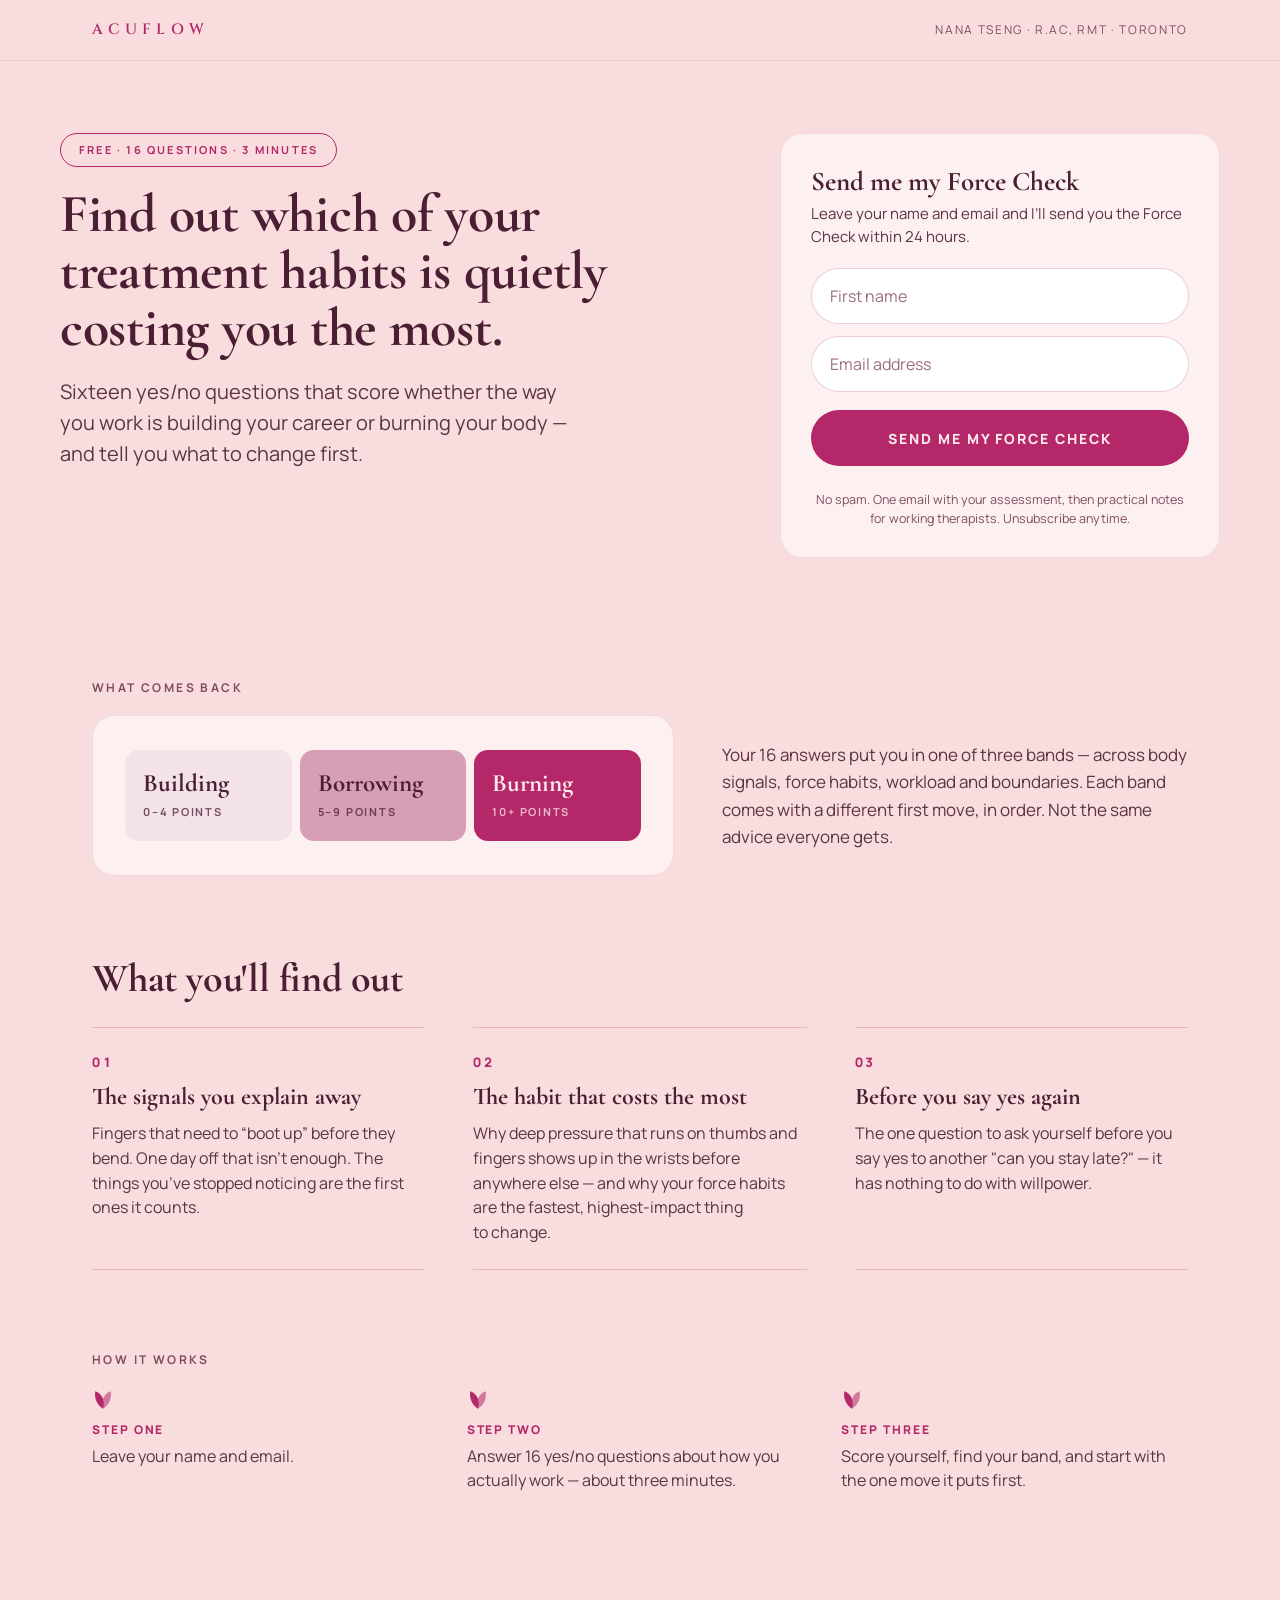
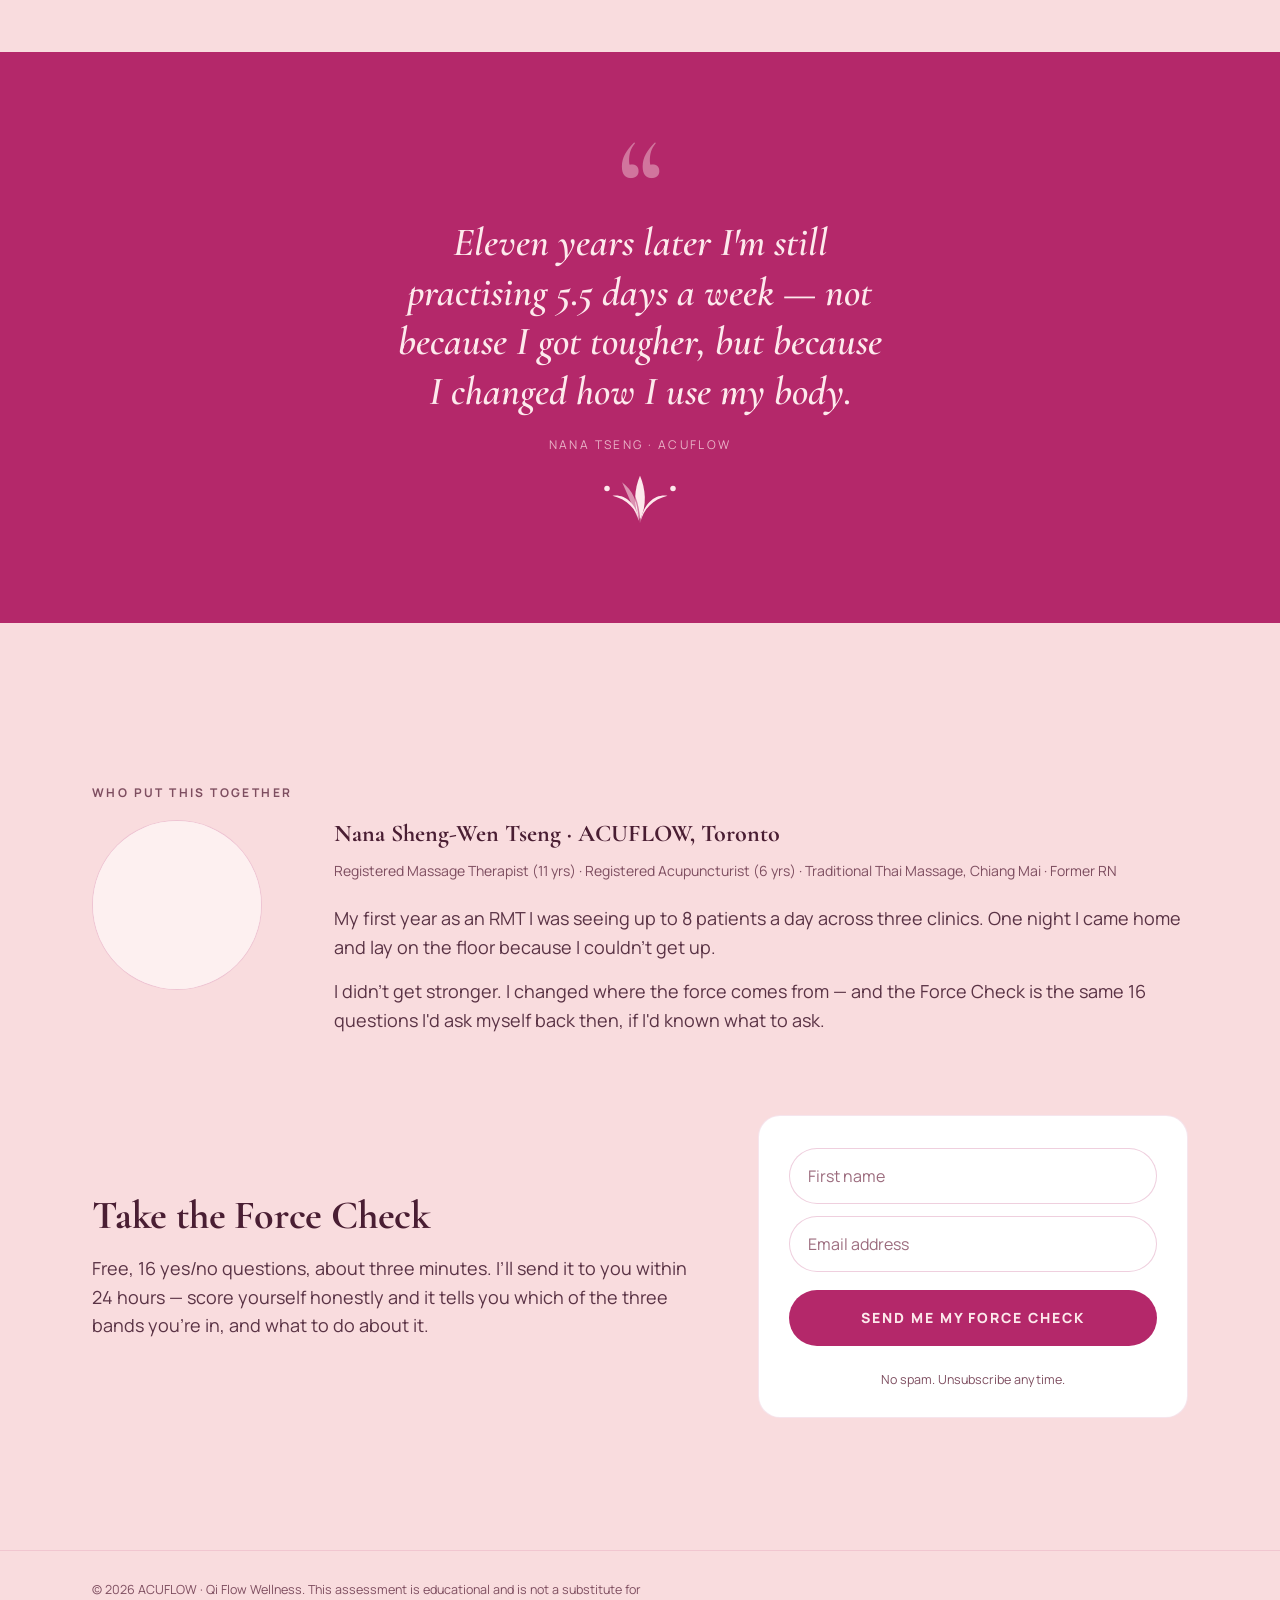
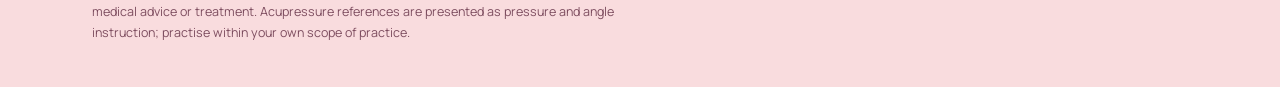
==== commit b69a8769: "Correct the name to Tseng Her uniform reads Nana Sheng-Wen Tseng, R.AC, RMT. The pages carried Wu, i" ====
--- a/index.html
+++ b/index.html
@@ -25,7 +25,7 @@
 <header class="masthead">
   <div class="shell">
     <span class="wordmark">ACUFLOW</span>
-    <span class="who">Nana Wu &middot; RMT, R.Ac &middot; Toronto</span>
+    <span class="who">Nana Tseng &middot; R.Ac, RMT &middot; Toronto</span>
   </div>
 </header>
 
@@ -130,7 +130,7 @@
     <div class="shell golden">
       <div class="qm">&ldquo;</div>
       <blockquote>Eleven years later I'm still practising 5.5 days a week — not because I got tougher, but because I changed how I use my body.</blockquote>
-      <p class="attrib">Nana Wu &middot; ACUFLOW</p>
+      <p class="attrib">Nana Tseng &middot; ACUFLOW</p>
       <svg class="leaf" width="110" height="55" viewBox="0 0 120 60" aria-hidden="true">
         <path d="M60 56 C56 40, 46 30, 30 26 C42 24, 56 32, 60 56Z"/>
         <path d="M60 56 C64 40, 74 30, 90 26 C78 24, 64 32, 60 56Z"/>
@@ -148,10 +148,10 @@
       <div class="bio">
         <div class="bio-figure">
           <!-- Swap src for the real portrait, e.g. src="nana.jpg" -->
-          <img class="portrait" src="data:image/svg+xml,%3Csvg xmlns='http://www.w3.org/2000/svg' width='170' height='170'%3E%3Crect width='170' height='170' fill='%23FDF0F0'/%3E%3C/svg%3E" alt="Nana Wu, Registered Massage Therapist and Registered Acupuncturist" width="170" height="170">
+          <img class="portrait" src="data:image/svg+xml,%3Csvg xmlns='http://www.w3.org/2000/svg' width='170' height='170'%3E%3Crect width='170' height='170' fill='%23FDF0F0'/%3E%3C/svg%3E" alt="Nana Sheng-Wen Tseng, Registered Acupuncturist and Registered Massage Therapist" width="170" height="170">
         </div>
         <div>
-          <p class="cred-name">Nana Wu &middot; ACUFLOW, Toronto</p>
+          <p class="cred-name">Nana Sheng-Wen Tseng &middot; ACUFLOW, Toronto</p>
           <p class="cred-line">Registered Massage Therapist (11 yrs) &middot; Registered Acupuncturist (6 yrs) &middot; Traditional Thai Massage, Chiang Mai &middot; Former RN</p>
           <p class="prose" style="margin-top:22px">My first year as an RMT I was seeing up to 8 patients a day across three clinics. One night I came home and lay on the floor because I couldn't get up.</p>
           <p class="prose">I didn't get stronger. I changed where the force comes from — and the Force Check is the same 16 questions I'd ask myself back then, if I'd known what to ask.</p>
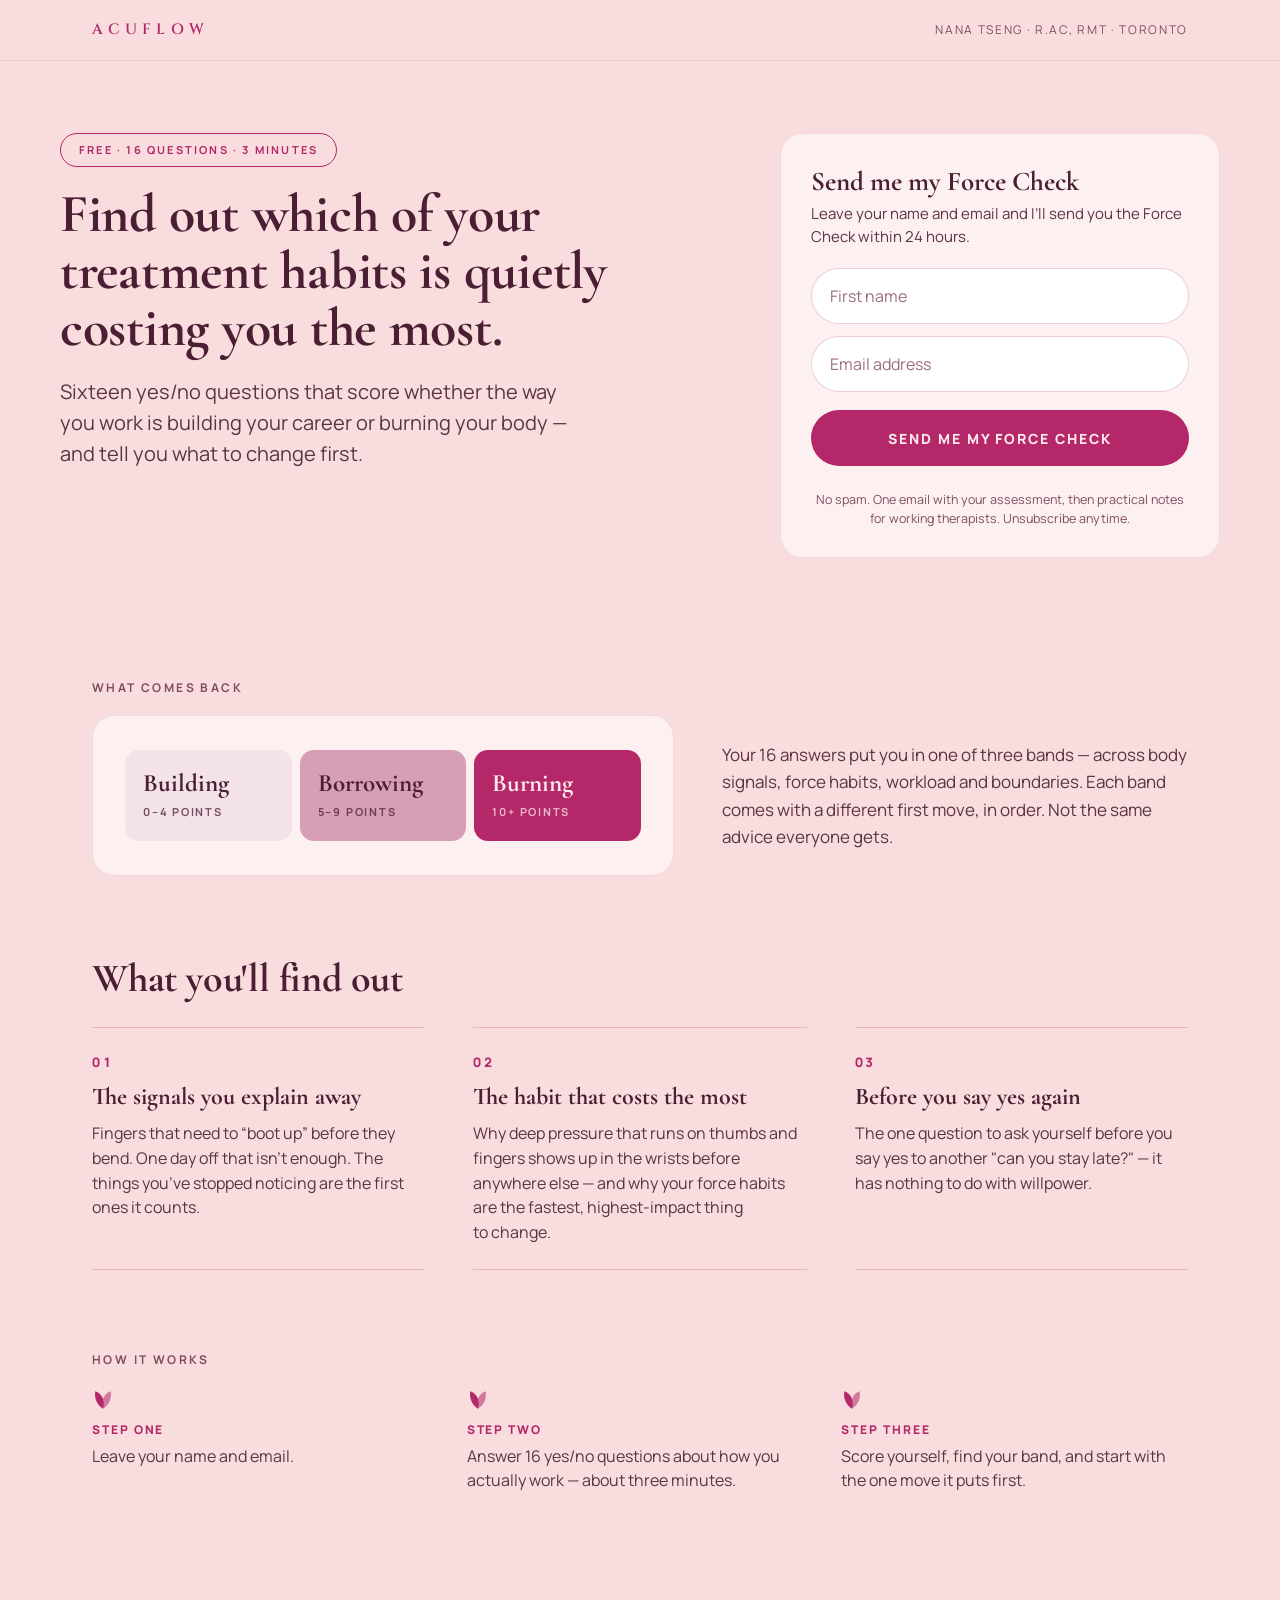
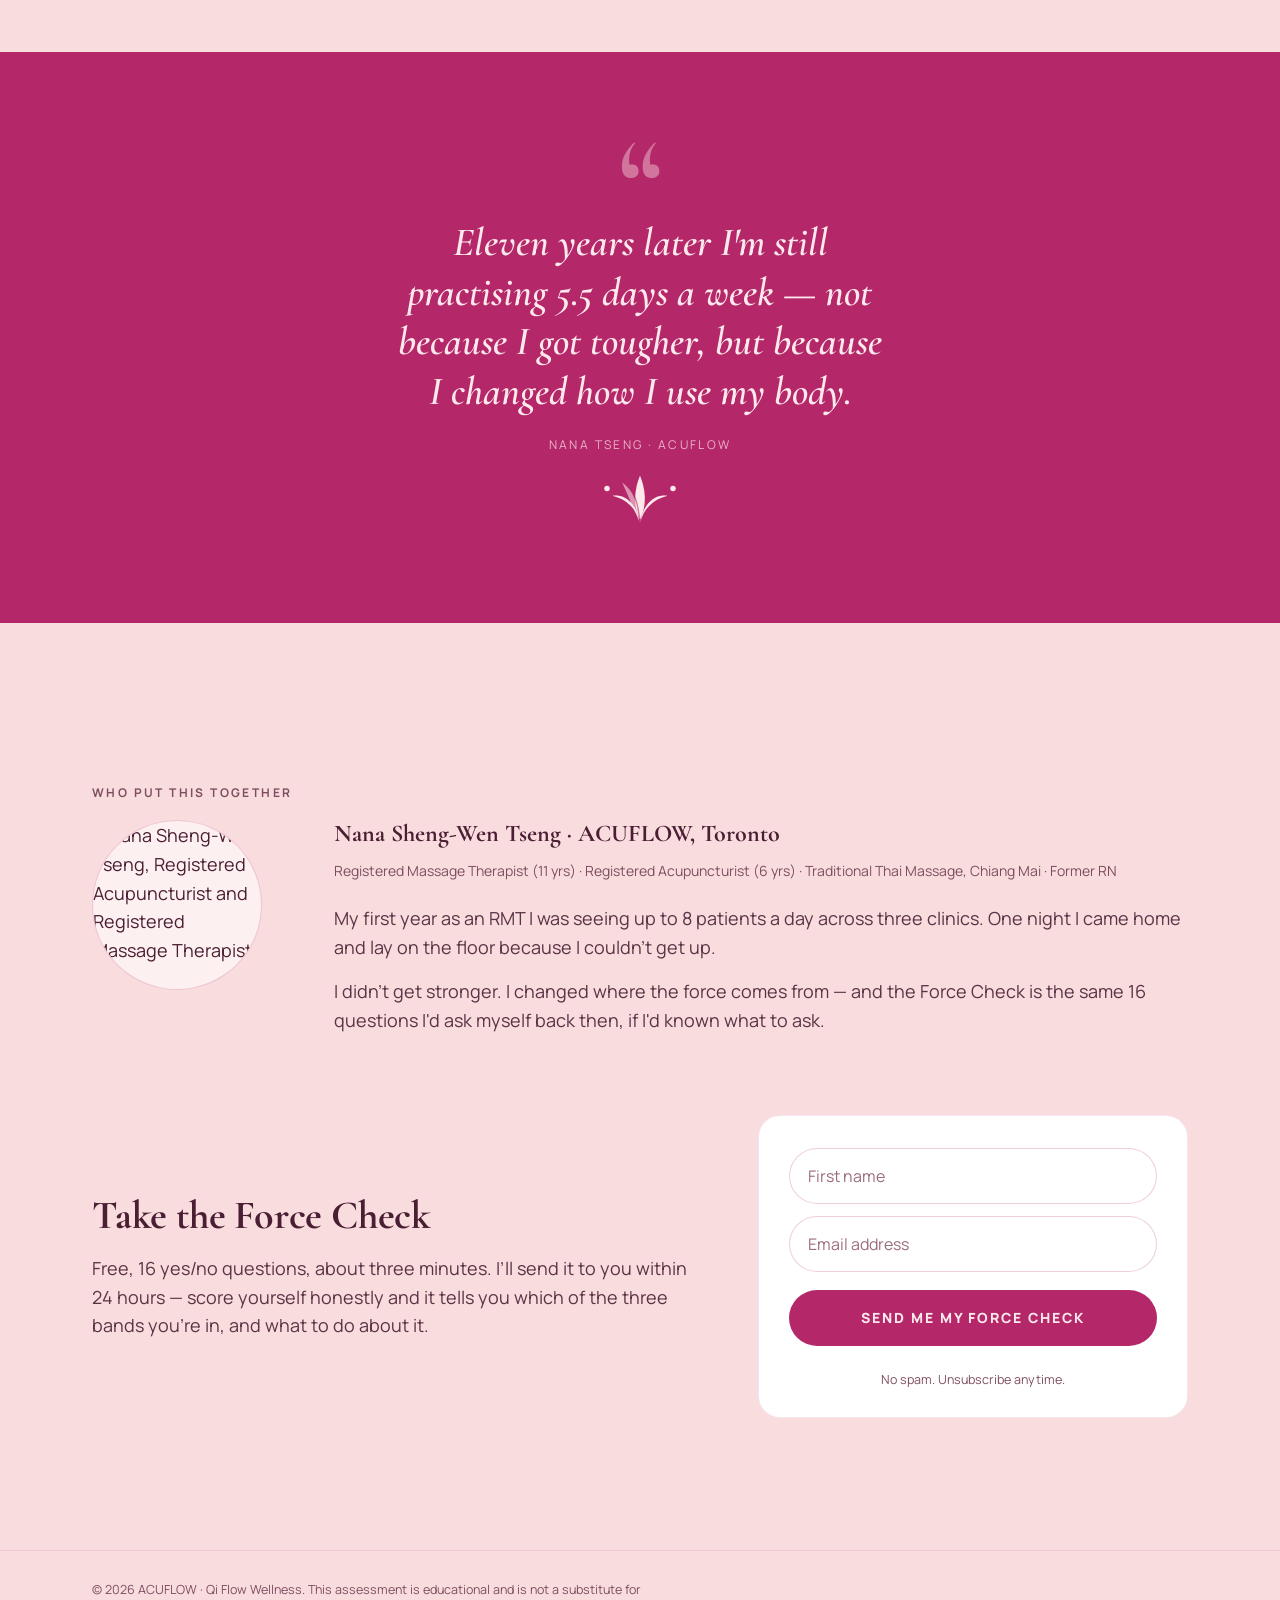
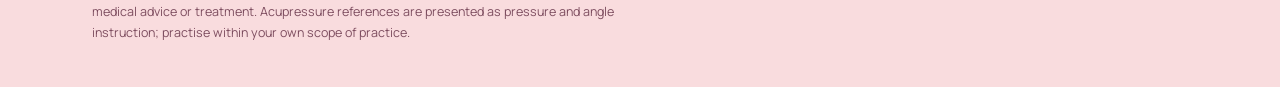
==== commit 82a7420c: "Add Nana's portrait and a share card Portrait cropped square from the studio photo for the circular " ====
--- a/index.html
+++ b/index.html
@@ -10,9 +10,13 @@
 <meta property="og:site_name" content="ACUFLOW">
 <meta property="og:title" content="Force Check — which treatment habit is quietly costing you the most?">
 <meta property="og:description" content="A free 16-question self-assessment for RMTs and hands-on therapists. 3 minutes.">
-<!-- Add a 1200×630 image next to this file and uncomment:
-<meta property="og:image" content="og-image.jpg"> -->
+<meta property="og:image" content="https://lamasonic2020-cloud.github.io/force-check-landing/og-image.jpg">
+<meta property="og:image:width" content="1200">
+<meta property="og:image:height" content="630">
+<meta property="og:image:alt" content="Nana Sheng-Wen Tseng at work — is the way you work building your career, or burning your body?">
+<meta property="og:url" content="https://lamasonic2020-cloud.github.io/force-check-landing/">
 <meta name="twitter:card" content="summary_large_image">
+<meta name="twitter:image" content="https://lamasonic2020-cloud.github.io/force-check-landing/og-image.jpg">
 
 <link rel="icon" href="data:image/svg+xml,%3Csvg xmlns='http://www.w3.org/2000/svg' viewBox='0 0 120 60'%3E%3Crect width='120' height='60' fill='%23F9DCDE'/%3E%3Cg fill='%23B4286A'%3E%3Cpath d='M60 56 C56 40, 46 30, 30 26 C42 24, 56 32, 60 56Z'/%3E%3Cpath d='M60 56 C64 40, 74 30, 90 26 C78 24, 64 32, 60 56Z'/%3E%3Cpath d='M60 52 C52 36, 54 18, 60 4 C66 18, 68 36, 60 52Z'/%3E%3C/g%3E%3C/svg%3E">
 <link rel="preconnect" href="https://fonts.googleapis.com">
@@ -147,8 +151,7 @@
       <p class="kicker">Who put this together</p>
       <div class="bio">
         <div class="bio-figure">
-          <!-- Swap src for the real portrait, e.g. src="nana.jpg" -->
-          <img class="portrait" src="data:image/svg+xml,%3Csvg xmlns='http://www.w3.org/2000/svg' width='170' height='170'%3E%3Crect width='170' height='170' fill='%23FDF0F0'/%3E%3C/svg%3E" alt="Nana Sheng-Wen Tseng, Registered Acupuncturist and Registered Massage Therapist" width="170" height="170">
+          <img class="portrait" src="nana.jpg" alt="Nana Sheng-Wen Tseng, Registered Acupuncturist and Registered Massage Therapist" width="170" height="170" loading="lazy" decoding="async">
         </div>
         <div>
           <p class="cred-name">Nana Sheng-Wen Tseng &middot; ACUFLOW, Toronto</p>
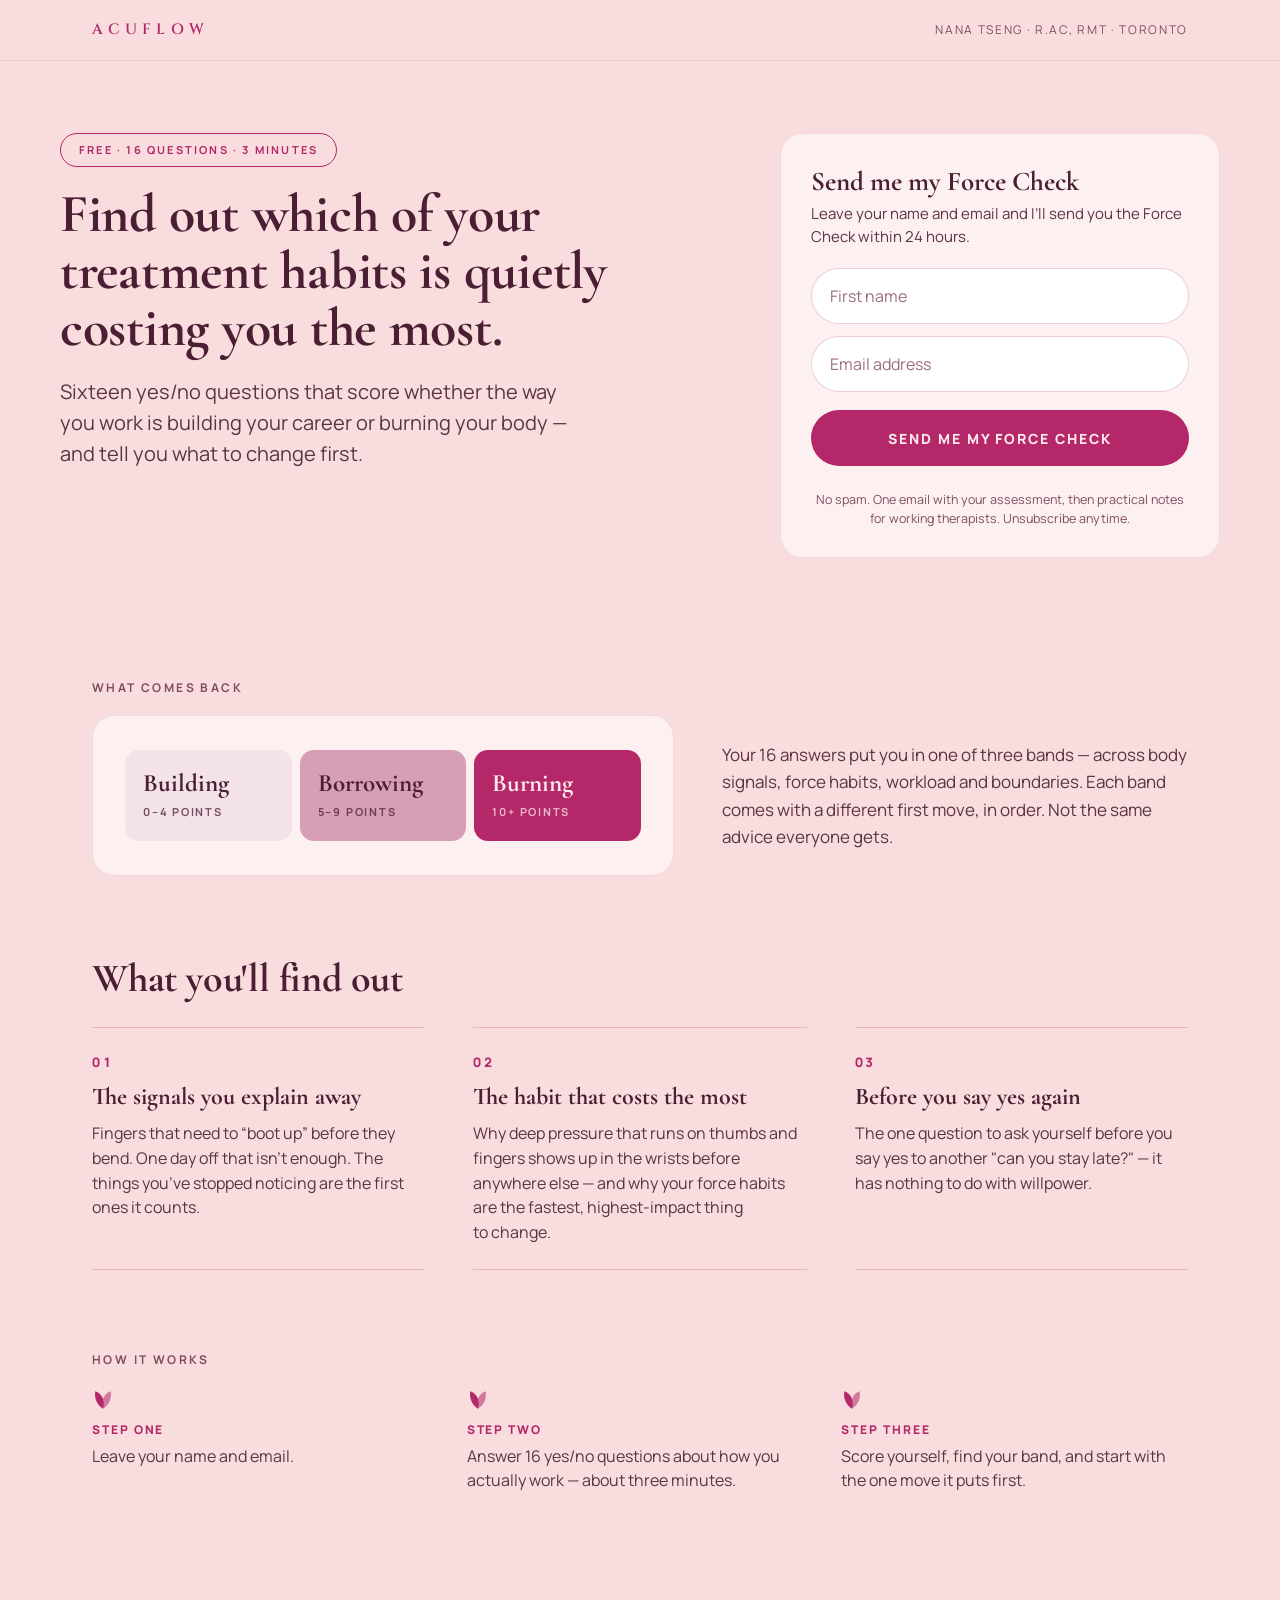
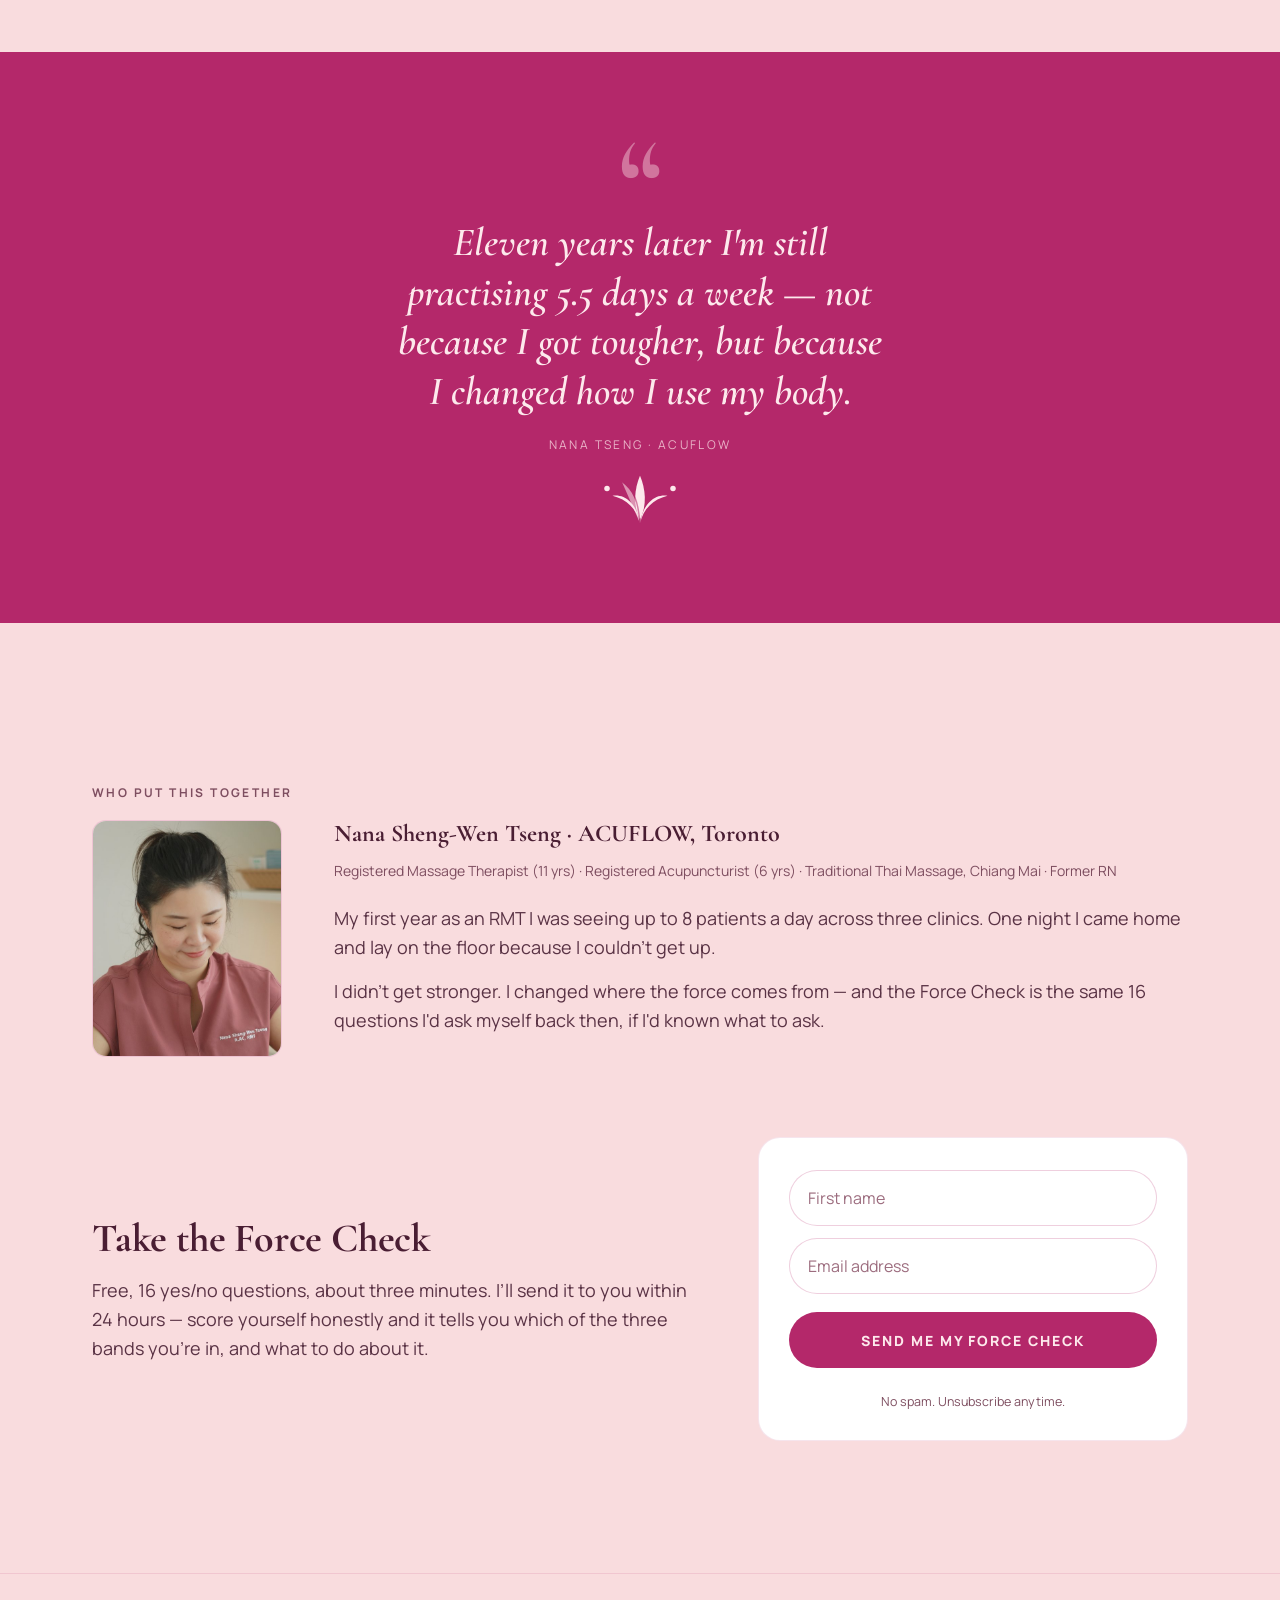
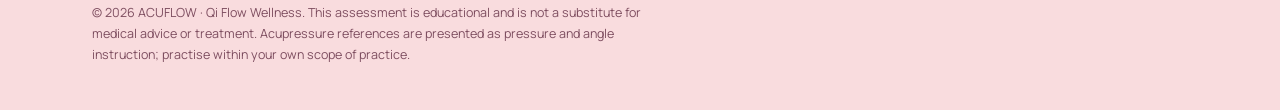
==== commit 0e17701f: "Make the portrait a 4:5 rectangle Re-cropped to head and shoulders so the name badge reads, and swap" ====
--- a/index.html
+++ b/index.html
@@ -151,7 +151,7 @@
       <p class="kicker">Who put this together</p>
       <div class="bio">
         <div class="bio-figure">
-          <img class="portrait" src="nana.jpg" alt="Nana Sheng-Wen Tseng, Registered Acupuncturist and Registered Massage Therapist" width="170" height="170" loading="lazy" decoding="async">
+          <img class="portrait" src="nana.jpg" alt="Nana Sheng-Wen Tseng, Registered Acupuncturist and Registered Massage Therapist" width="560" height="700" loading="lazy" decoding="async">
         </div>
         <div>
           <p class="cred-name">Nana Sheng-Wen Tseng &middot; ACUFLOW, Toronto</p>
--- a/style.css
+++ b/style.css
@@ -216,7 +216,8 @@
 .bio{display:grid;gap:28px;align-items:start}
 .bio-figure{display:flex;flex-direction:column;gap:16px;align-items:flex-start}
 .portrait{
-  width:132px;height:132px;border-radius:50%;
+  width:100%;max-width:150px;height:auto;aspect-ratio:4/5;
+  border-radius:14px;
   background:var(--panel);border:1.5px solid var(--line);
   object-fit:cover;display:block;
 }
@@ -261,6 +262,7 @@
   .steps{grid-template-columns:repeat(3,1fr);gap:28px}
   .steps li{flex-direction:column;gap:10px}
   .bio{grid-template-columns:160px minmax(0,1fr);gap:36px}
+  .portrait{max-width:none}
   .choices{grid-template-columns:repeat(3,1fr)}
 }
 
@@ -289,7 +291,7 @@
   .points li:nth-child(2){border-bottom:1px solid var(--line)}
 
   .bio{grid-template-columns:190px minmax(0,1fr);gap:52px}
-  .portrait{width:170px;height:170px}
+  .portrait{max-width:none}
 
   .golden blockquote{max-width:30ch}
   .cta-wide{display:grid;grid-template-columns:minmax(0,1fr) minmax(390px,430px);gap:64px;align-items:center}
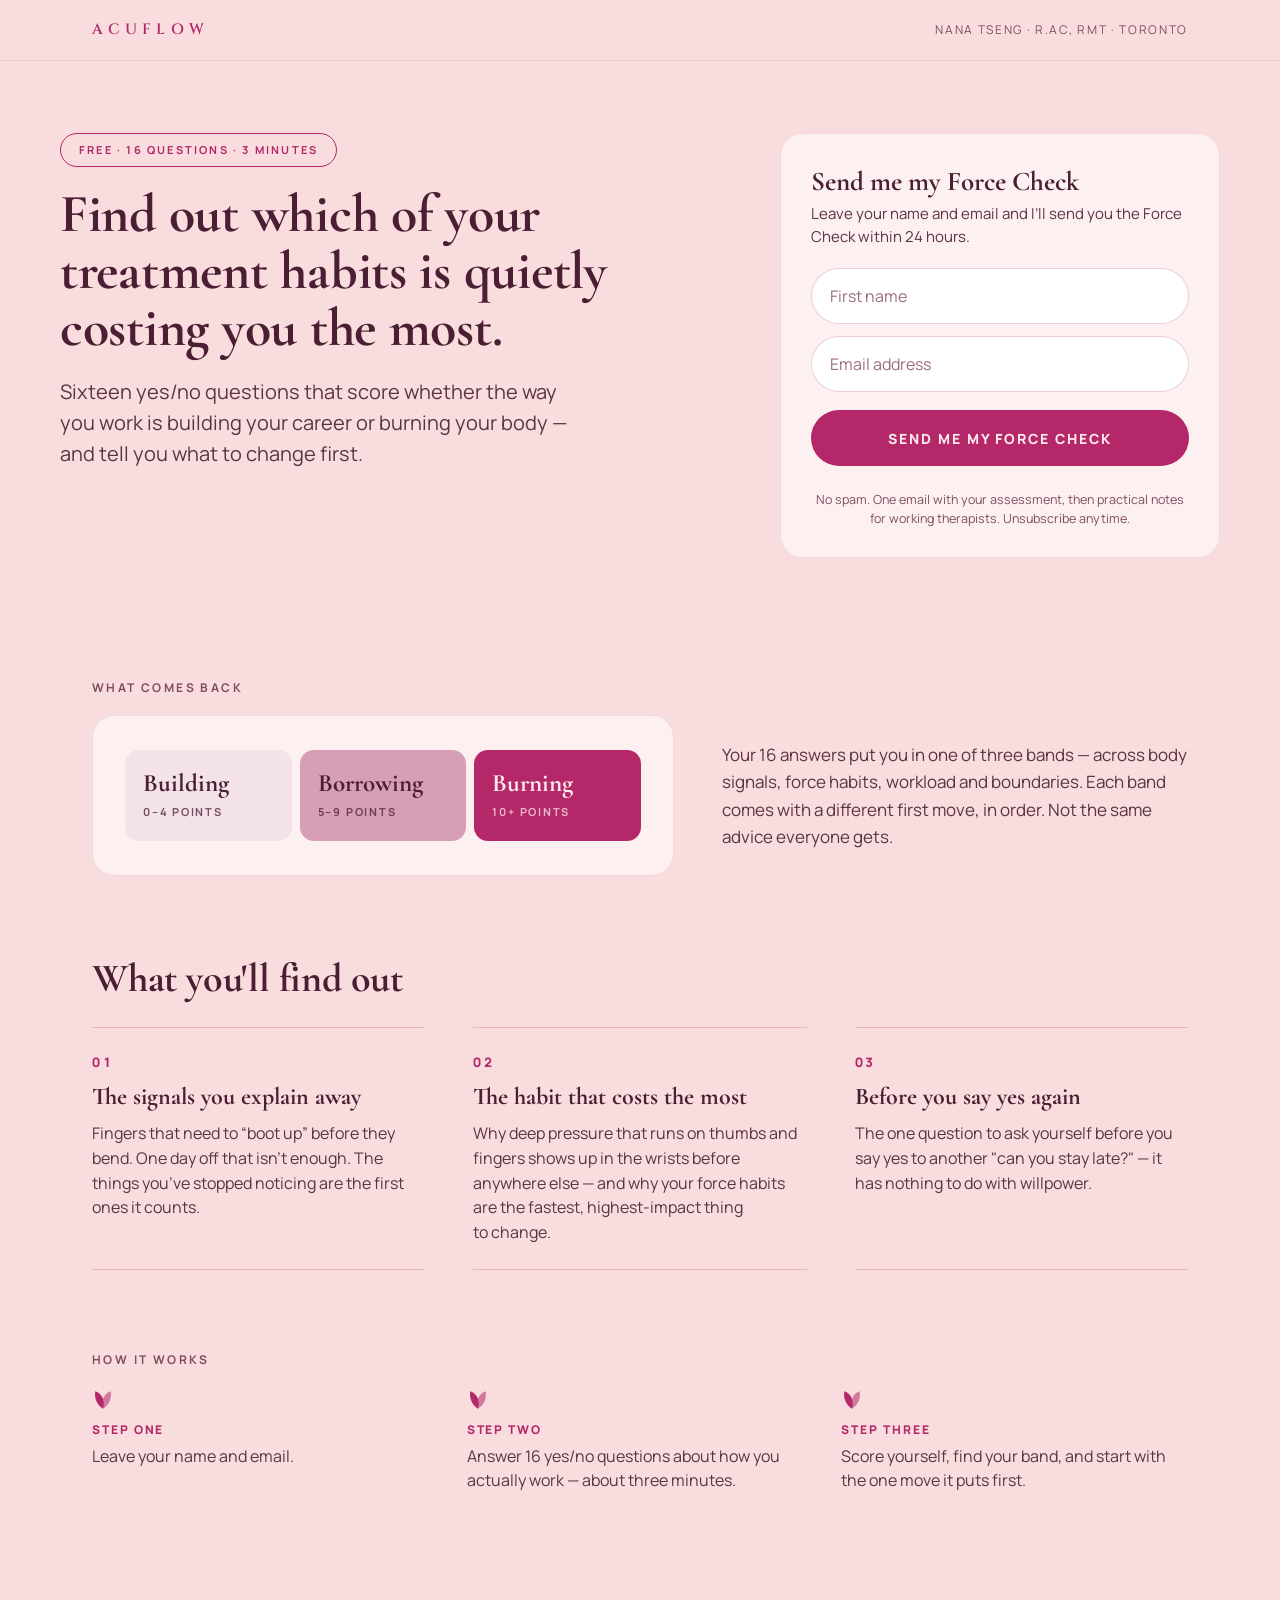
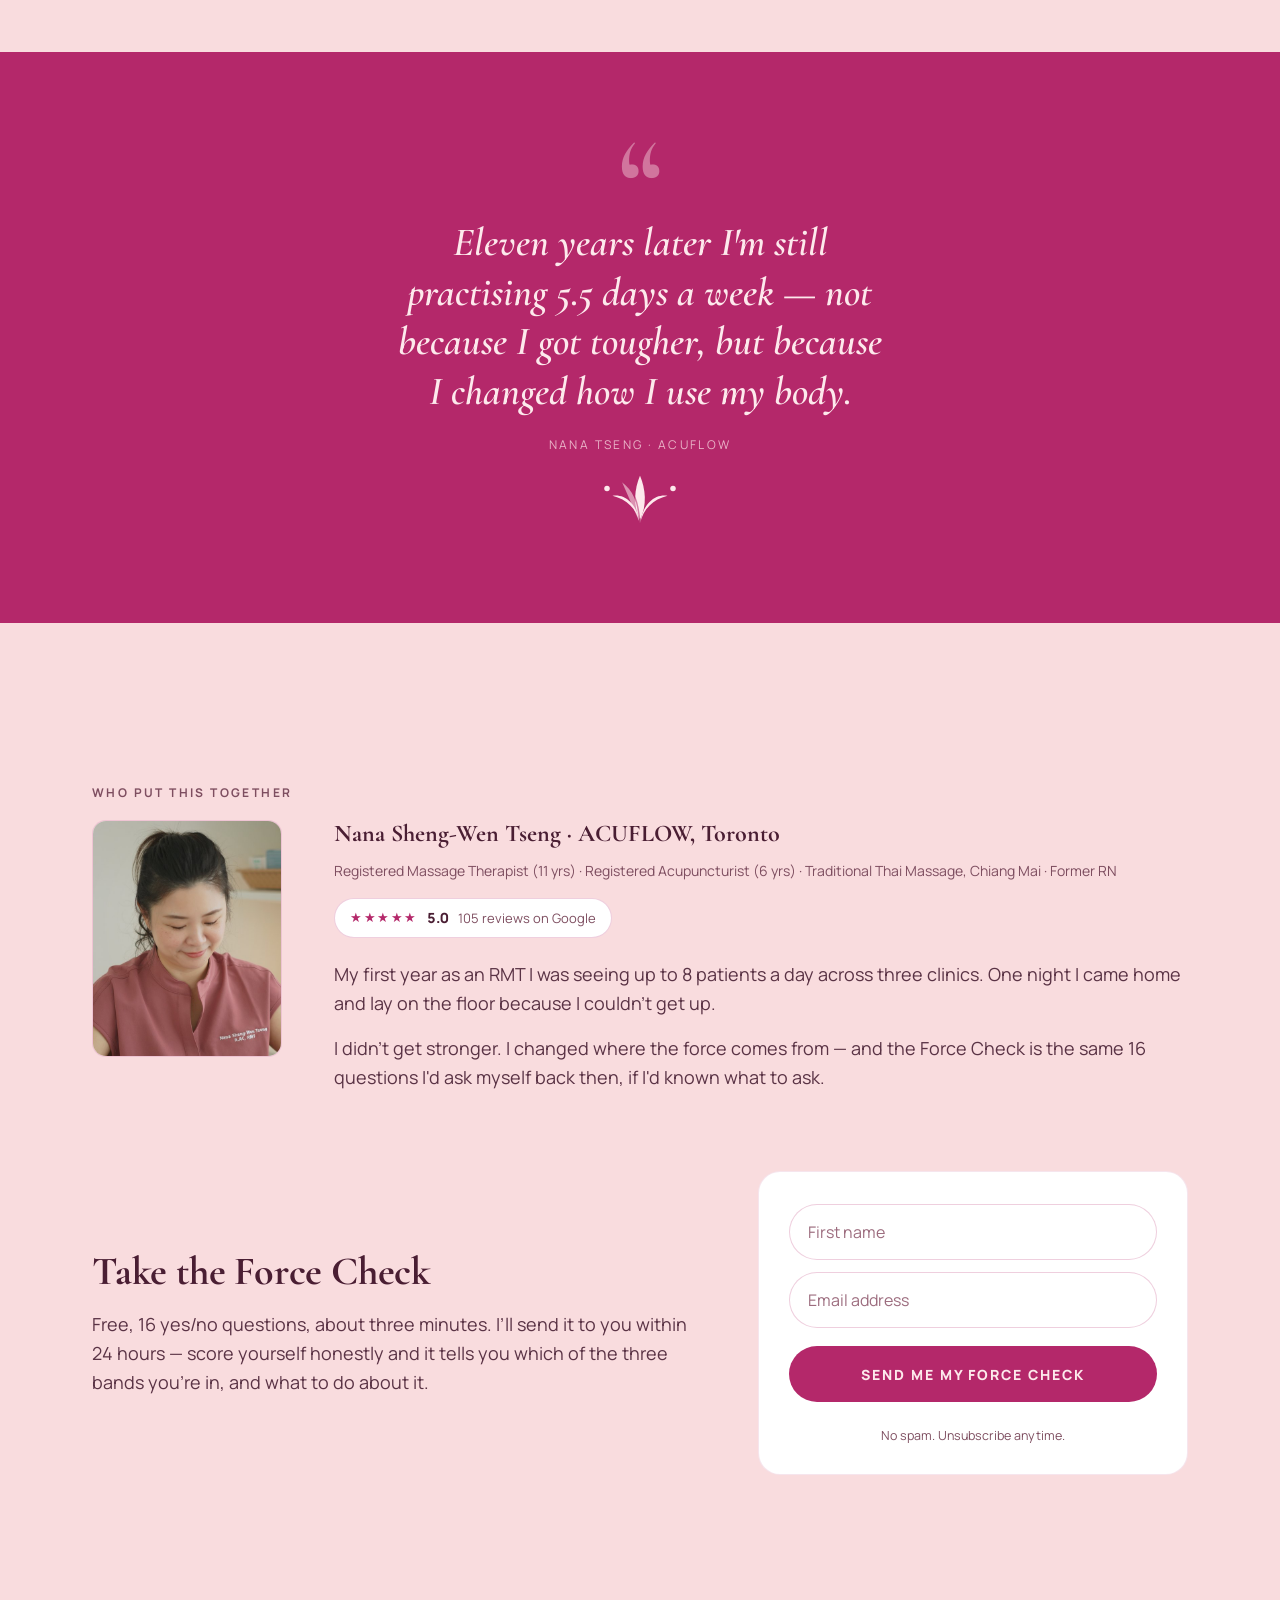
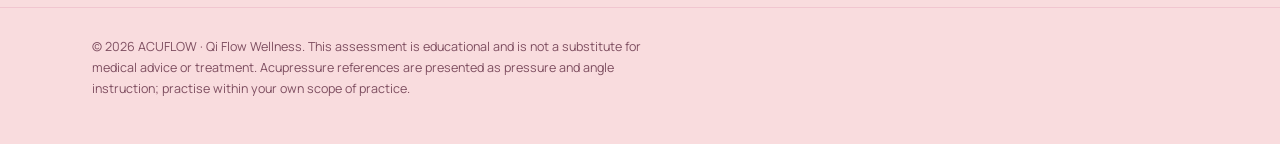
==== commit 1e6902d0: "Add the Google rating as a link, no quoted reviews Her own SOP forbids patient testimonials, so the " ====
--- a/index.html
+++ b/index.html
@@ -156,6 +156,12 @@
         <div>
           <p class="cred-name">Nana Sheng-Wen Tseng &middot; ACUFLOW, Toronto</p>
           <p class="cred-line">Registered Massage Therapist (11 yrs) &middot; Registered Acupuncturist (6 yrs) &middot; Traditional Thai Massage, Chiang Mai &middot; Former RN</p>
+          <a class="rating" href="https://maps.google.com/?cid=15116630350820427990" target="_blank" rel="noopener noreferrer"
+             aria-label="Qi Flow Wellness is rated 5.0 out of 5 from 105 Google reviews. Opens Google Maps in a new tab.">
+            <span class="stars" aria-hidden="true">&#9733;&#9733;&#9733;&#9733;&#9733;</span>
+            <span class="rscore">5.0</span>
+            <span class="rmeta">105 reviews on Google</span>
+          </a>
           <p class="prose" style="margin-top:22px">My first year as an RMT I was seeing up to 8 patients a day across three clinics. One night I came home and lay on the floor because I couldn't get up.</p>
           <p class="prose">I didn't get stronger. I changed where the force comes from — and the Force Check is the same 16 questions I'd ask myself back then, if I'd known what to ask.</p>
         </div>
--- a/style.css
+++ b/style.css
@@ -223,6 +223,16 @@
 }
 .cred-name{margin:0;font-family:var(--display);font-weight:700;font-size:24px;line-height:1.2;color:var(--ink)}
 .cred-line{margin:10px 0 0;font-size:14px;line-height:1.65;color:var(--muted-text);text-wrap:pretty}
+.rating{
+  display:inline-flex;align-items:center;gap:9px;flex-wrap:wrap;
+  margin:16px 0 0;padding:8px 15px;
+  background:var(--panel-2);border:1px solid var(--line);border-radius:999px;
+  text-decoration:none;transition:border-color .15s ease;
+}
+.rating:hover{border-color:var(--accent)}
+.stars{color:var(--accent);font-size:13px;letter-spacing:1.5px;line-height:1}
+.rscore{font-weight:800;font-size:14px;color:var(--ink);font-variant-numeric:tabular-nums}
+.rmeta{font-size:13px;color:var(--muted-text)}
 
 /* ── thank-you choices ────────────────────────────────── */
 .choices{display:grid;gap:12px}
